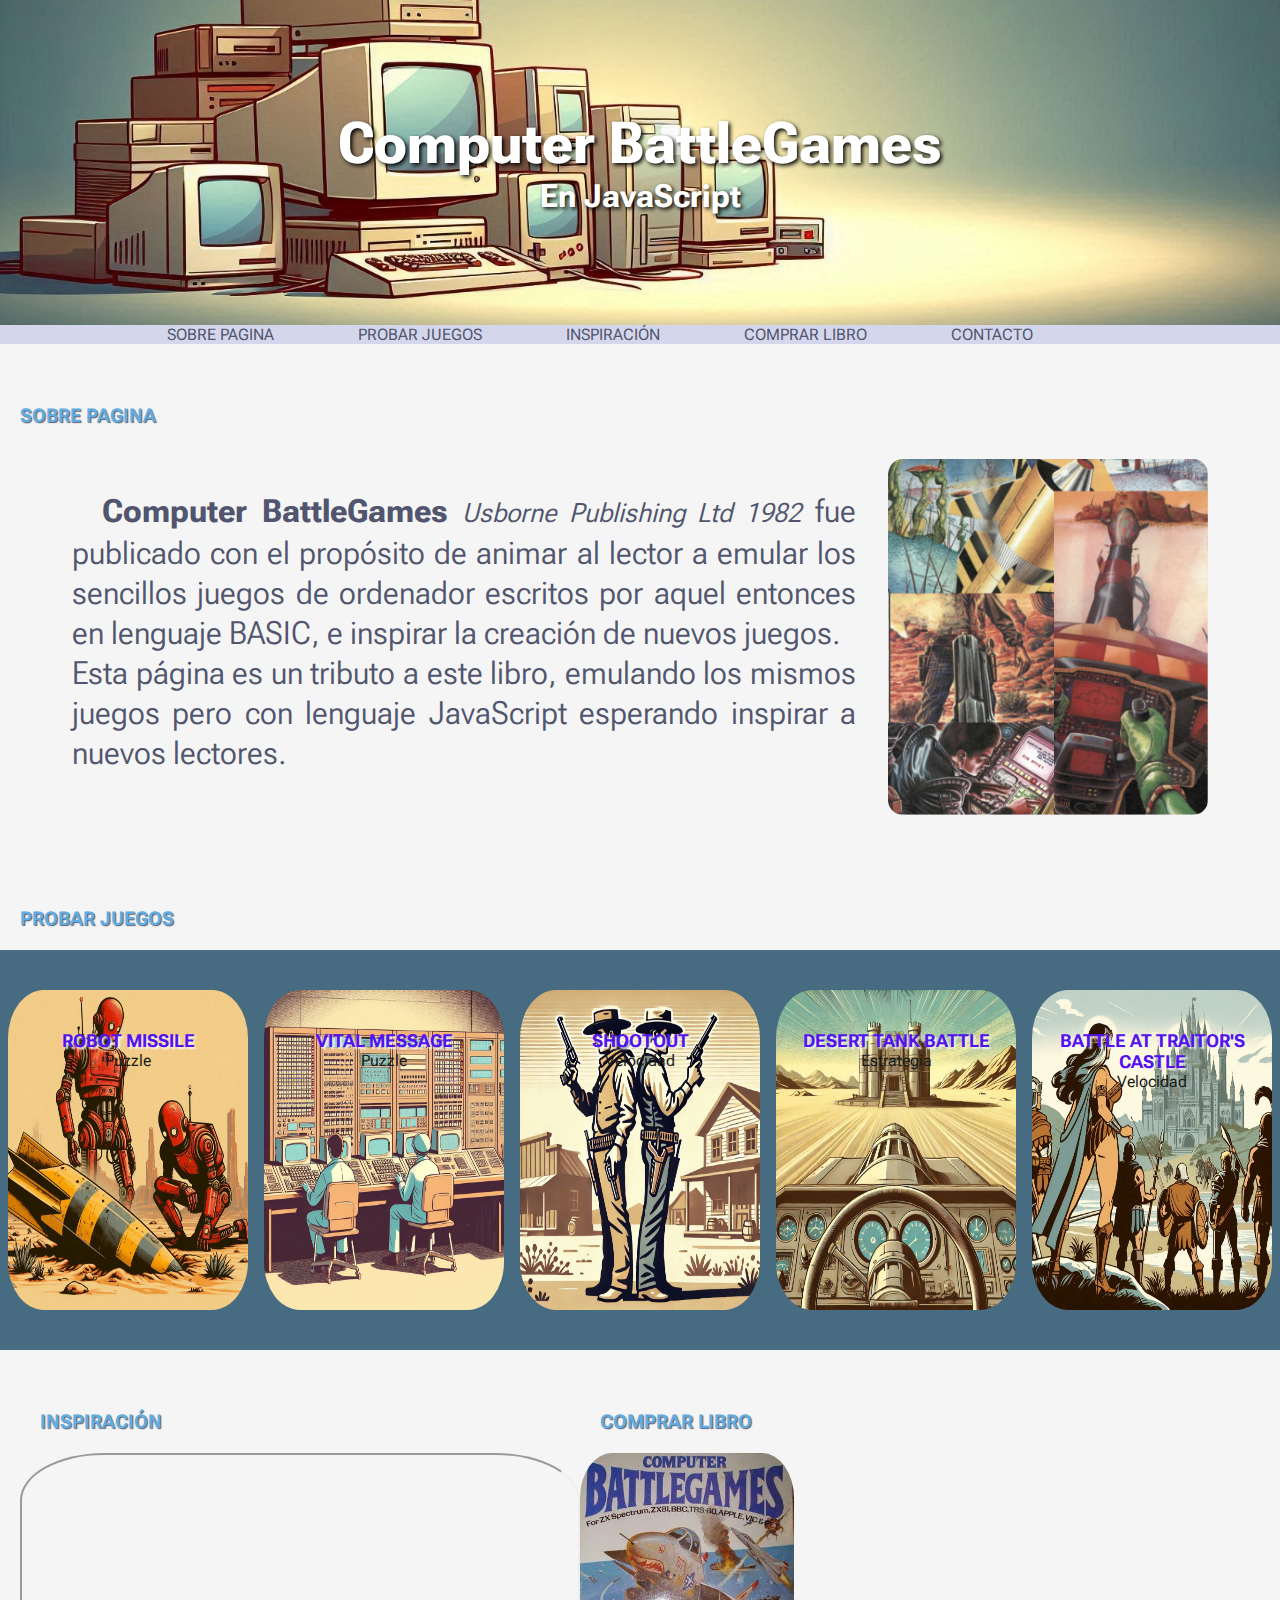
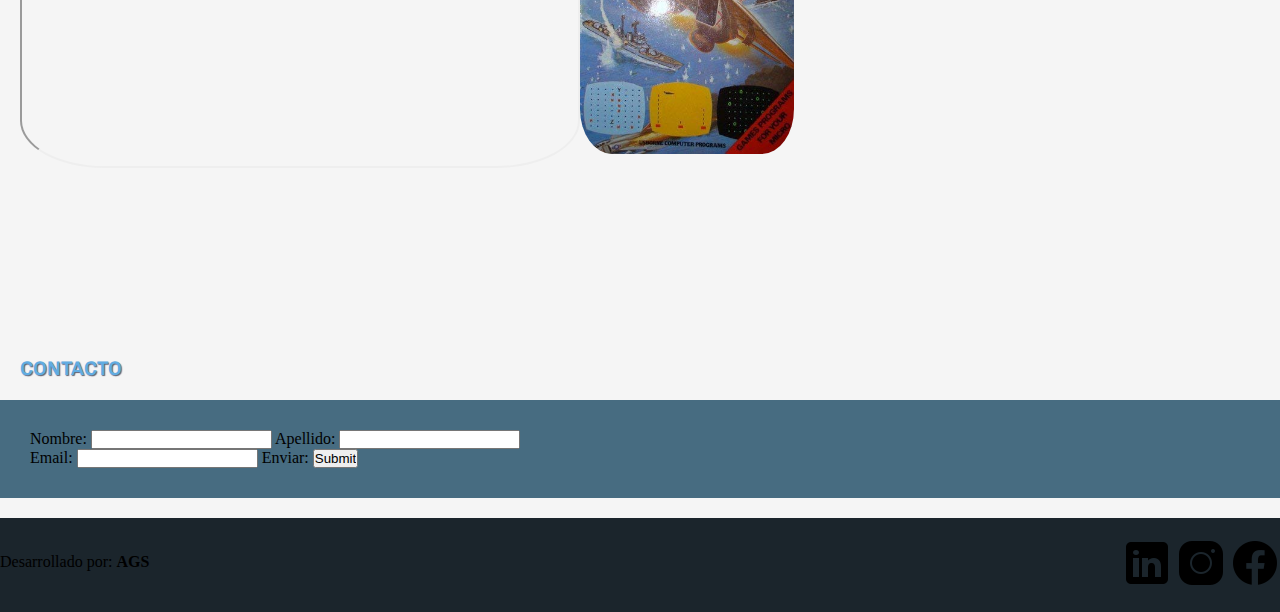
==== index.html @ d378dad3 "Archivo de Proyecto de CoderHouse" ====
<!DOCTYPE html>
<html lang="en">
<head>
    <meta charset="UTF-8">
    <meta name="viewport" content="width=device-width, initial-scale=1.0">
    <link rel="stylesheet" href="./css/styles.css">
    <title>Computer BattleGames in JS</title>
</head>
<body>
    <header>
        <div id="titulo">
            <h1>Computer BattleGames</h1>
            <H2>En JavaScript</H2>
        </div>
        <nav id="navegacion">
            <ul>
                <li><a href="#sobrePagina">Sobre Pagina</a></li>
                <li><a href="#juegos">Probar Juegos</a></li>
                <li><a href="#ideaOriginal">Inspiración</a></li>
                <li><a href="#comprarLibro">Comprar libro</a></li>
                <li><a href="#contacto">Contacto</a></li>
            </ul>
        </nav>
    </header>
    <main>
        <section id="sobrePagina">
            <h2 class="subtitulos">Sobre Pagina</h2>
            <div class="sobre_container">
                <p><strong>Computer BattleGames</strong> <small><i>Usborne Publishing Ltd 1982</i></small> fue publicado
                    con el
                    propósito de animar al lector
                    a emular los sencillos juegos de ordenador escritos por aquel entonces en lenguaje BASIC, e inspirar
                    la creación de nuevos juegos. <br> Esta página es un tributo a este libro, emulando los mismos
                    juegos
                    pero con lenguaje JavaScript esperando inspirar a nuevos lectores.</p>
                <img src="./asset/img/AboutBook.png" alt="Image">
            </div>
        </section>
        <section id="juegos"> <!--Enlace a los juegos-->
            <h2 class="subtitulos">Probar Juegos</h2>

            <div class="containerJuegos">
                <div class=box-juego id="juego_robotMissile">
                    <a href="./pages/sec_robotMissile.html">Robot Missile</a>
                    <p>Puzzle</p>
                </div>
                <div class=box-juego id="juego_vitalMessage">
                    <a href="./pages/sec_vitalMessage.html">Vital Message</a>
                    <p>Puzzle</p>
                </div>
                <div class=box-juego id="juego_shootout">
                    <a href="./pages/sec_shootout.html">Shootout</a>
                    <p>Velocidad</p>
                </div>
                <div class=box-juego id="juego_battleTank">
                    <a href="./pages/sec_desertTanks.html">Desert Tank Battle</a>
                    <p>Estrategia</p>
                </div>
                <div class=box-juego id="juego_traitorCastle">
                    <a href="./pages/sec_traitorCastle.html">Battle at Traitor's Castle</a>
                    <p>Velocidad</p>
                </div>
            </div>
        </section>
        <div class="extras">
            <section class="box-extra" id="ideaOriginal">
                <h2 class="subtitulos">Inspiración</h2>
                <iframe width="560" height="315" src="https://www.youtube.com/embed/3kdM9wyglnw?si=4cUAj492PZogQ4qo"
                    title="YouTube video player"
                    allow="accelerometer; autoplay; clipboard-write; encrypted-media; gyroscope; picture-in-picture; web-share"
                    referrerpolicy="strict-origin-when-cross-origin" allowfullscreen></iframe>
            </section>
            <section class="box-extra" id="comprarLibro">
                <h2 class="subtitulos">Comprar Libro</h2>
                <a href="https://a.co/d/iokDYIM">
                    <img src="./asset/img/BookCover.jpg" alt="Computer BattleGames Book">
                </a>
            </section>
        </div>
        <section id="contacto">
            <h2 class="subtitulos">Contacto</h2>
            <div class="containercontent">
                <form action="" method="post" target="blank">
                    <label for="nombre">Nombre: </label>
                    <input type="text" name="nombre" alt="Mi Nombre">

                    <label for="apellido">Apellido: </label>
                    <input type="text" name="apellido" alt="Mi Apellido">
                    </br>
                    <label for="email">Email: </label>
                    <input type="email" name="email">

                    <label for="enviar">Enviar: </label>
                    <input type="submit" name="enviar" id="enviarcontacto">
                </form>
            </div>
        </section>
    </main>
    <footer>
        <div class="containerfooter">
            <p>Desarrollado por: <strong>AGS</strong></p>
            <div class="socialmedia">
                <a href="https://www.linkedin.com/"><img src="./asset/img/linkedin-50.png" alt="linkedin"></a>
                <a href="https://www.instagram.com/"><img src="./asset/img/instagram-50.png" alt="instagram"></a>
                <a href="https://www.facebook.com/"><img src="./asset/img/facebook-50.png" alt="facebook"></a>
            </div>
        </div>
    </footer>
</body>

</html>
---- css/styles.css ----
@import url("https://fonts.googleapis.com/css2?family=Euphoria+Script&family=Roboto+Flex:opsz,wght@8..144,100..1000&family=Roboto:ital,wght@0,100;0,300;0,400;0,500;0,700;0,900;1,100;1,300;1,400;1,500;1,700;1,900&display=swap");

* {
  margin: 0;
  padding: 0;
  box-sizing: border-box;
}

:root {
  --subtext-color: #61ace2;
  --text-color: #51556e;
  --background-color: #476c81;
  --background-color2: #1b252c;
  --nav-color: #d4d7ec;
}
body {
  background-color: rgb(245, 245, 245);
}

#titulo {
  background-image: url(../asset/img/index_head.jpeg);
  background-size: cover;
  background-repeat: no-repeat;
  background-position: center bottom;
  padding: 110px;
  color: white;
  font-weight: bold;
  font-family: "Roboto Flex", sans-serif;
  text-align: center;
  text-shadow: 2px 2px 4px black;
}

#titulo h1 {
  font-size: 4.5vw;
}

#titulo h2 {
  font-size: 2.5vw;
}

#navegacion {
  background-color: var(--nav-color);
  margin-bottom: 60px;
}

#navegacion ul {
  text-align: center;
  list-style: none;
  margin: 0;
  padding: 0;
}

#navegacion li {
  display: inline;
  margin-right: 5rem;
}

#navegacion a {
  color: var(--text-color);
  text-transform: uppercase;
  font-family: "Roboto Flex", sans-serif;
  text-decoration: none;
}

.subtitulos {
  position: relative;
  left: 20px;
  font-size: larger;
  font-family: "Roboto Flex", sans-serif;
  color: var(--subtext-color);
  text-shadow: 1px 1px 1px #5f6274;
  text-transform: uppercase;
}

.sobre_container {
  display: flex;
  padding: 2rem 2rem 2rem 2rem;
  margin: 0 40px 60px 40px;
}

#sobrePagina p {
  font-family: "Roboto Flex", sans-serif;
  color: var(--text-color);
  text-align: justify;
  text-indent: 30px;
  font-size: 2rem;
  line-height: 40px;
  padding: 2rem 2rem 0 0;
}

#sobrePagina img {
  width: 20rem;
  border-radius: 15px;
}


.containerJuegos {
  display: flex;
  margin: 20px 0 60px 0;
  background-color: var(--background-color);
  font-family: "Roboto Flex", sans-serif;
  text-align: center;
}

.box-juego {
  display: block;
  height: 20rem;
  width: 40rem;
  color: rgb(26, 27, 22);
  position: relative;
  padding: 2.5rem 1rem 2.5rem 1rem;
  border-radius: 15%;
  margin: 2.5rem 0.5rem 2.5rem 0.5rem;
}

.box-juego a {
  text-decoration: none;
  text-transform: uppercase;
  color: rgb(84, 18, 238);
  font-weight: bolder;
  font-size: large;
  text-align: right;
  text-shadow: 2px 2px 2px rgb(245, 245, 245);
}

#juego_robotMissile {
  background-size: contain;
  background-repeat: round;
  box-sizing: border-box;
  background-image: url("../asset/img/robot.jpeg"),
    linear-gradient(rgb(12, 12, 12), rgb(12, 12, 12));
}

#juego_vitalMessage {
  background-size: contain;
  background-repeat: round;
  box-sizing: border-box;
  background-image: url("../asset/img/vitalmessage.jpeg"),
    linear-gradient(rgb(12, 12, 12), rgb(12, 12, 12));
}
#juego_shootout {
  background-size: contain;
  background-repeat: round;
  box-sizing: border-box;
  background-image: url("../asset/img/shoot.jpeg"),
    linear-gradient(rgb(12, 12, 12), rgb(12, 12, 12));
}

#juego_battleTank {
  background-size: contain;
  background-repeat: round;
  box-sizing: border-box;
  background-image: url("../asset/img/tank.jpeg"),
    linear-gradient(rgb(12, 12, 12), rgb(12, 12, 12));
}

#juego_traitorCastle {
  background-size: contain;
  background-repeat: round;
  box-sizing: border-box;
  background-image: url("../asset/img/Castle.jpeg"),
    linear-gradient(rgb(12, 12, 12), rgb(12, 12, 12));
}

.extras {
    display: flex;
    margin: 0 20px 0 20px;
}

.box-extra iframe{
    border-radius: 15%;
}
.box-extra img{
    height: 55%;
    border-radius: 15%;
}

.extras h2{
    margin-bottom: 20px;
}

#contacto {
    margin: 0 0 20px 0;
    
}

.containercontent {
    background-color: var(--background-color);
    padding: 30px;
    margin-top: 20px;
}


footer {
    background-color: var(--background-color2);
    padding: 20px 0 20px 0;
}

.containerfooter {
    display: flex; 
}

.containerfooter p{
    position: sticky;
    padding-top: 15px;
}
.socialmedia {
    position: sticky;
    left: 1720px; 
}

/* pagina de juegos */

.codigo-view p{
    background-color: #f0f0f0;
    font-family: monospace;
    font-size: 12px;
    padding: 10px;
    border: 1px solid #ccc;
}
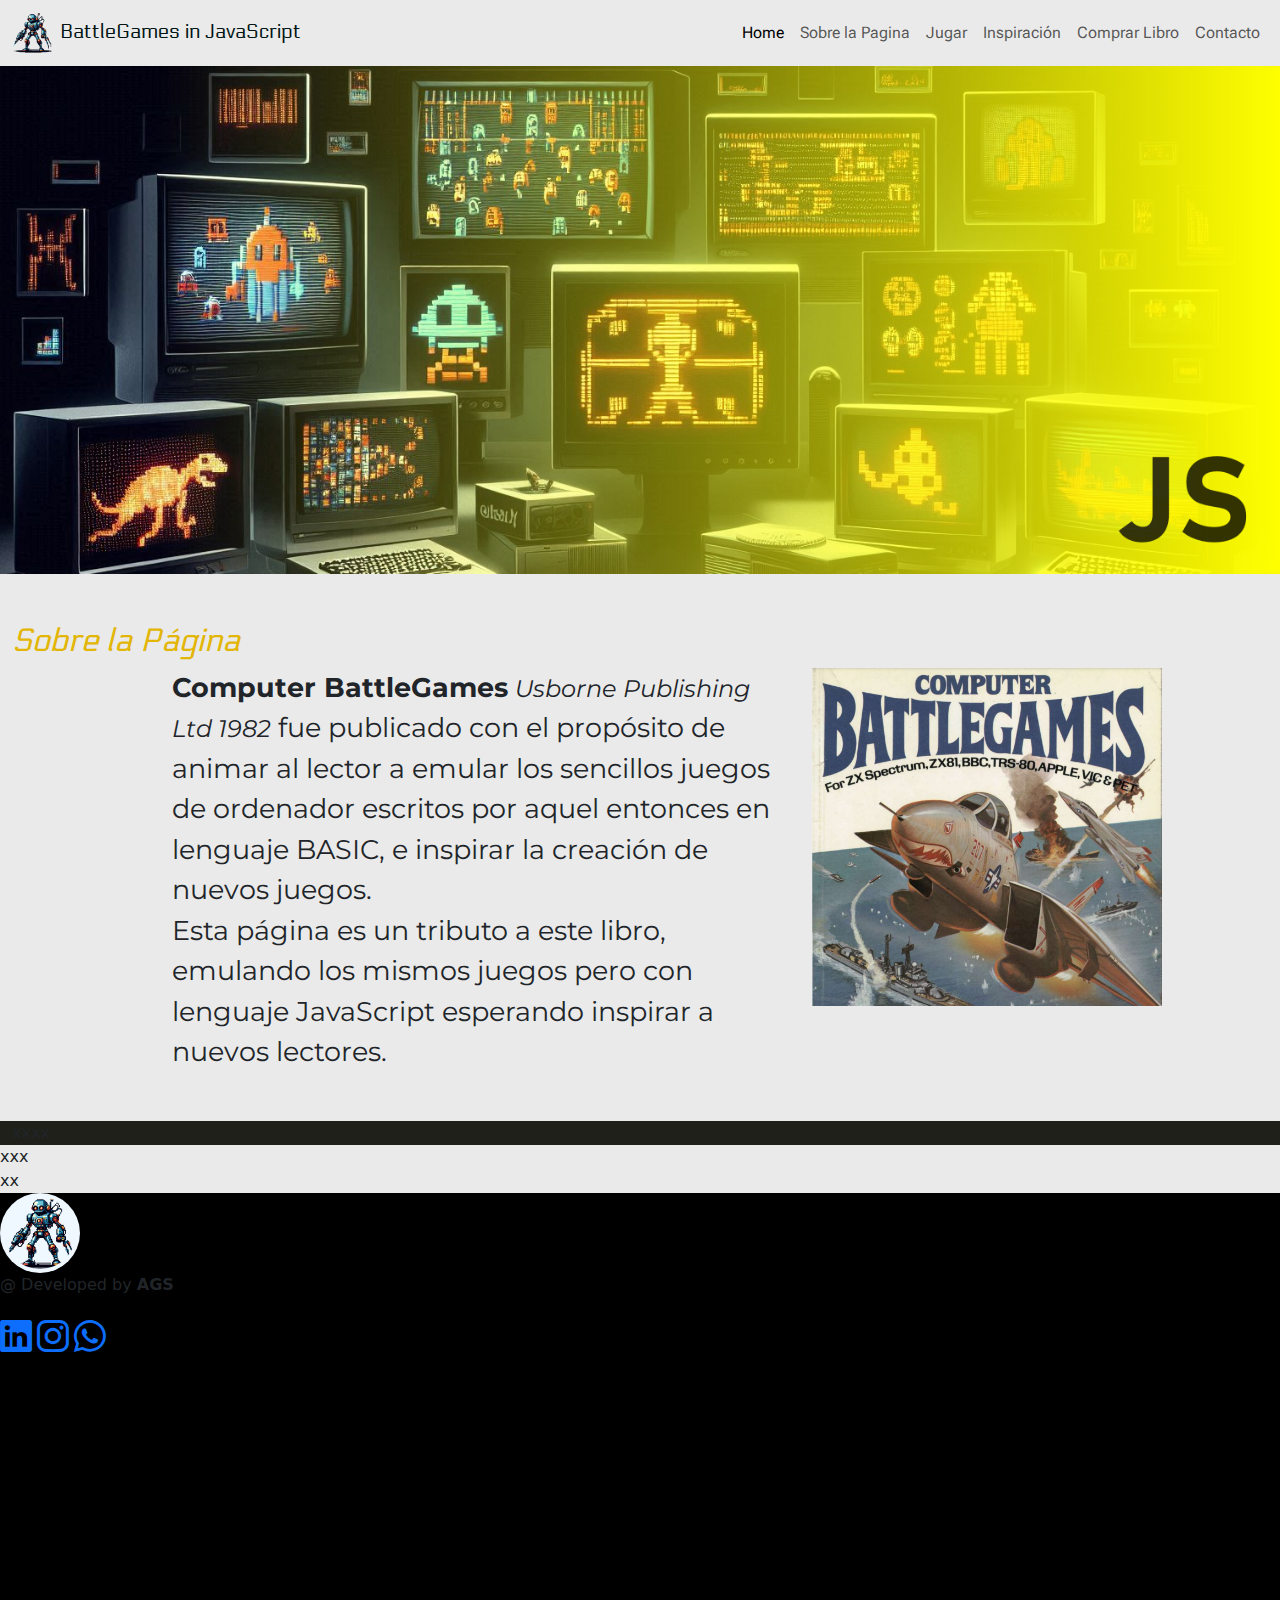
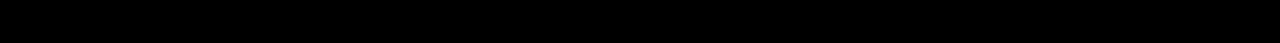
==== commit d5fcab60: "actualización mediante uso de framework bootstrap" ====
--- a/index.html
+++ b/index.html
@@ -1,111 +1,129 @@
 <!DOCTYPE html>
 <html lang="en">
+
 <head>
     <meta charset="UTF-8">
     <meta name="viewport" content="width=device-width, initial-scale=1.0">
-    <link rel="stylesheet" href="./css/styles.css">
-    <title>Computer BattleGames in JS</title>
+    <meta name="keywords" content="HTML, CSS, BOOTSTRAP, JavaScript">
+    <meta name="description" content="Proyecto de FrontEnd con BootStrap">
+    <meta name="author" content="Antonio Gonzalez">
+    <!-- Bootstrap -->
+    <link href="https://cdn.jsdelivr.net/npm/bootstrap@5.3.3/dist/css/bootstrap.min.css" rel="stylesheet"
+        integrity="sha384-QWTKZyjpPEjISv5WaRU9OFeRpok6YctnYmDr5pNlyT2bRjXh0JMhjY6hW+ALEwIH" crossorigin="anonymous">
+    <!-- Bootstrap Icons -->
+    <link rel="stylesheet" href="https://cdn.jsdelivr.net/npm/bootstrap-icons@1.11.3/font/bootstrap-icons.min.css">
+    <link rel="shortcut icon" href="asset/img/page_icon.ico" type="image/x-icon">
+    <title>Computer BattleGames in JavaScript </title>
+    <!-- CSS -->
+    <link rel="stylesheet" href="css/style2.css">
 </head>
+
 <body>
-    <header>
-        <div id="titulo">
-            <h1>Computer BattleGames</h1>
-            <H2>En JavaScript</H2>
+    <header class="container-fluid">
+        <nav class="row navbar navbar-expand-lg">
+            <div class="container-fluid">
+                <a class="navbar-brand d-flex align-item-center justify-content-evenly" href="index.html">
+                    <img src="asset/img/page_icon.ico" alt="Computer BattleGames Logo" width="40" height="40">
+                    <span class="navbar-brand-name mt-1 ms-2">BattleGames in JavaScript</span>
+                </a>
+                <button class="navbar-toggler" type="button" data-bs-toggle="collapse" data-bs-target="#navbarNav"
+                    aria-controls="navbarNav" aria-expanded="false" aria-label="Toggle navigation">
+                    <span class="navbar-toggler-icon"></span>
+                </button>
+                <div class="collapse navbar-collapse align-item-center justify-content-end" id="navbarNav">
+                    <ul class="navbar-nav">
+                        <li class="nav-item">
+                            <a class="nav-link active" aria-current="page" href="index.html">Home</a>
+                        </li>
+                        <li class="nav-item">
+                            <a class="nav-link" href="#sobrePagina">Sobre la Pagina</a>
+                        </li>
+                        <li class="nav-item">
+                            <a class="nav-link" href="#juegos">Jugar</a>
+                        </li>
+                        <li class="nav-item">
+                            <a class="nav-link" href="#ideaOriginal">Inspiración</a>
+                        </li>
+                        <li class="nav-item">
+                            <a class="nav-link" href="#comprarLibro">Comprar Libro</a>
+                        </li>
+                        <li class="nav-item">
+                            <a class="nav-link" href="#contacto">Contacto</a>
+                        </li>
+                    </ul>
+                </div>
+            </div>
+        </nav>
+        <div class="row banner-row">
+            <img id="MainBanner" src="asset/img/Banner_Main.webp" alt="Main Banner Image">
         </div>
-        <nav id="navegacion">
-            <ul>
-                <li><a href="#sobrePagina">Sobre Pagina</a></li>
-                <li><a href="#juegos">Probar Juegos</a></li>
-                <li><a href="#ideaOriginal">Inspiración</a></li>
-                <li><a href="#comprarLibro">Comprar libro</a></li>
-                <li><a href="#contacto">Contacto</a></li>
-            </ul>
-        </nav>
     </header>
     <main>
-        <section id="sobrePagina">
-            <h2 class="subtitulos">Sobre Pagina</h2>
-            <div class="sobre_container">
-                <p><strong>Computer BattleGames</strong> <small><i>Usborne Publishing Ltd 1982</i></small> fue publicado
+        <section id='sobrePagina' class="container-fluid mt-5 mb-5">
+            <div class="row">
+                <h2 class="subtitle col-12">Sobre la Página</h2>
+            </div>
+            <div class="row d-flex align-item-center justify-content-center">
+                <span class="col-lg-6 "><strong>Computer BattleGames</strong> <small><i>Usborne Publishing Ltd
+                            1982</i></small> fue
+                    publicado
                     con el
                     propósito de animar al lector
-                    a emular los sencillos juegos de ordenador escritos por aquel entonces en lenguaje BASIC, e inspirar
-                    la creación de nuevos juegos. <br> Esta página es un tributo a este libro, emulando los mismos
+                    a emular los sencillos juegos de ordenador escritos por aquel entonces en lenguaje BASIC, e
+                    inspirar
+                    la creación de nuevos juegos. <br> Esta página es un tributo a este libro, emulando los
+                    mismos
                     juegos
-                    pero con lenguaje JavaScript esperando inspirar a nuevos lectores.</p>
-                <img src="./asset/img/AboutBook.png" alt="Image">
+                    pero con lenguaje JavaScript esperando inspirar a nuevos lectores.</span>
+                <div class="col-lg-3 "><img src="./asset/img/AboutBook.png" alt="Imagen miniatura libro" width="350vh"></div>
             </div>
         </section>
-        <section id="juegos"> <!--Enlace a los juegos-->
-            <h2 class="subtitulos">Probar Juegos</h2>
+        <section id="juegos" class="container-fluid">
+            <span>xxxx</span>
+        </section>
+        <section id="miscelaneos">
+            <aside id="ideaOriginal">xxx</aside>
+            <aside id="comprarLibro">xx</aside>
+        </section>
+        <section id="contacto"></section>
 
-            <div class="containerJuegos">
-                <div class=box-juego id="juego_robotMissile">
-                    <a href="./pages/sec_robotMissile.html">Robot Missile</a>
-                    <p>Puzzle</p>
-                </div>
-                <div class=box-juego id="juego_vitalMessage">
-                    <a href="./pages/sec_vitalMessage.html">Vital Message</a>
-                    <p>Puzzle</p>
-                </div>
-                <div class=box-juego id="juego_shootout">
-                    <a href="./pages/sec_shootout.html">Shootout</a>
-                    <p>Velocidad</p>
-                </div>
-                <div class=box-juego id="juego_battleTank">
-                    <a href="./pages/sec_desertTanks.html">Desert Tank Battle</a>
-                    <p>Estrategia</p>
-                </div>
-                <div class=box-juego id="juego_traitorCastle">
-                    <a href="./pages/sec_traitorCastle.html">Battle at Traitor's Castle</a>
-                    <p>Velocidad</p>
-                </div>
-            </div>
-        </section>
-        <div class="extras">
-            <section class="box-extra" id="ideaOriginal">
-                <h2 class="subtitulos">Inspiración</h2>
-                <iframe width="560" height="315" src="https://www.youtube.com/embed/3kdM9wyglnw?si=4cUAj492PZogQ4qo"
-                    title="YouTube video player"
-                    allow="accelerometer; autoplay; clipboard-write; encrypted-media; gyroscope; picture-in-picture; web-share"
-                    referrerpolicy="strict-origin-when-cross-origin" allowfullscreen></iframe>
-            </section>
-            <section class="box-extra" id="comprarLibro">
-                <h2 class="subtitulos">Comprar Libro</h2>
-                <a href="https://a.co/d/iokDYIM">
-                    <img src="./asset/img/BookCover.jpg" alt="Computer BattleGames Book">
-                </a>
-            </section>
-        </div>
-        <section id="contacto">
-            <h2 class="subtitulos">Contacto</h2>
-            <div class="containercontent">
-                <form action="" method="post" target="blank">
-                    <label for="nombre">Nombre: </label>
-                    <input type="text" name="nombre" alt="Mi Nombre">
 
-                    <label for="apellido">Apellido: </label>
-                    <input type="text" name="apellido" alt="Mi Apellido">
-                    </br>
-                    <label for="email">Email: </label>
-                    <input type="email" name="email">
 
-                    <label for="enviar">Enviar: </label>
-                    <input type="submit" name="enviar" id="enviarcontacto">
-                </form>
-            </div>
-        </section>
+
+
+
+
+
+
+
+
+
+
+
+
+
+
+
+
+
+
+
+
     </main>
     <footer>
-        <div class="containerfooter">
-            <p>Desarrollado por: <strong>AGS</strong></p>
-            <div class="socialmedia">
-                <a href="https://www.linkedin.com/"><img src="./asset/img/linkedin-50.png" alt="linkedin"></a>
-                <a href="https://www.instagram.com/"><img src="./asset/img/instagram-50.png" alt="instagram"></a>
-                <a href="https://www.facebook.com/"><img src="./asset/img/facebook-50.png" alt="facebook"></a>
-            </div>
+        <div class="footer">
+            <img src="asset/img/page_icon.ico" alt="Computer BattleGames Logo" width="80" height="80">
+            <p>@ Developed by <strong>AGS</strong></p>
+            <a href="https://www.linkedin.com/"><i class="bi bi-linkedin fs-2"></i></a>
+            <a href="https://www.instagram.com/"><i class="bi bi-instagram fs-2"></i></a>
+            <a href="https://www.whatsapp.com/"><i class="bi bi-whatsapp fs-2"></i></a>
+            
         </div>
     </footer>
+    <!-- BootStrap for JS -->
+    <script src="https://cdn.jsdelivr.net/npm/bootstrap@5.3.3/dist/js/bootstrap.bundle.min.js"
+        integrity="sha384-YvpcrYf0tY3lHB60NNkmXc5s9fDVZLESaAA55NDzOxhy9GkcIdslK1eN7N6jIeHz"
+        crossorigin="anonymous"></script>
 </body>
 
 </html>--- a/css/style2.css
+++ b/css/style2.css
@@ -0,0 +1,82 @@
+/* google fonts */
+@import url("https://fonts.googleapis.com/css2?family=Euphoria+Script&family=Montserrat:ital,wght@0,100..900;1,100..900&family=Roboto+Flex:opsz,wght@8..144,100..1000&family=Roboto:ital,wght@0,100;0,300;0,400;0,500;0,700;0,900;1,100;1,300;1,400;1,500;1,700;1,900&display=swap");
+
+
+@import url('https://fonts.googleapis.com/css2?family=Electrolize&family=Euphoria+Script&family=Montserrat:ital,wght@0,100..900;1,100..900&family=Roboto+Flex:opsz,wght@8..144,100..1000&family=Roboto:ital,wght@0,100;0,300;0,400;0,500;0,700;0,900;1,100;1,300;1,400;1,500;1,700;1,900&display=swap');
+
+/* reset */
+* {
+  box-sizing: border-box;
+  padding: 0;
+  margin: 0;
+}
+
+/* color palette */
+:root{
+  --navbar-bg-color: #eaeaea;
+  --banner-font-color: #001514;
+  --background-color-primary: #eaeaea;
+  --background-color-secondary: #1e2019;
+  --background-color-footer: black;
+  --h2-font-color: #e3b505;
+
+}
+
+body{
+  background-color: var(--background-color-primary);
+}
+.subtitle{
+  font-family: "Electrolize", serif;
+  color: var(--h2-font-color);
+  font-style: italic;
+  
+}
+
+.navbar{
+background-color: var(--navbar-bg-color);
+}
+.navbar-brand{
+  font-family: "Electrolize", serif;
+  color: var(--banner-font-color);
+}
+
+.navbar-nav {
+  font-family: "Roboto Flex", sans-serif;
+}
+
+#MainBanner {
+  padding: 0;
+}
+
+#sobrePagina{
+    font-family: "Montserrat",serif;
+    font-size: 3vh;
+    font-weight: 400;
+}
+
+#juegos{
+  background-color: var(--background-color-secondary) ;
+}
+
+
+
+footer{
+  height: 50vh;
+  background-color: var(--background-color-footer);
+}
+
+.footer img{
+  background-color: aliceblue;
+  padding: 4px;
+ border-radius: 50%;
+}
+
+.socialmedia{
+  font-size: 20px;
+}
+
+@media screen and (max-width: 480px) {
+  .navbar-brand span {
+    display: none;
+  }
+}
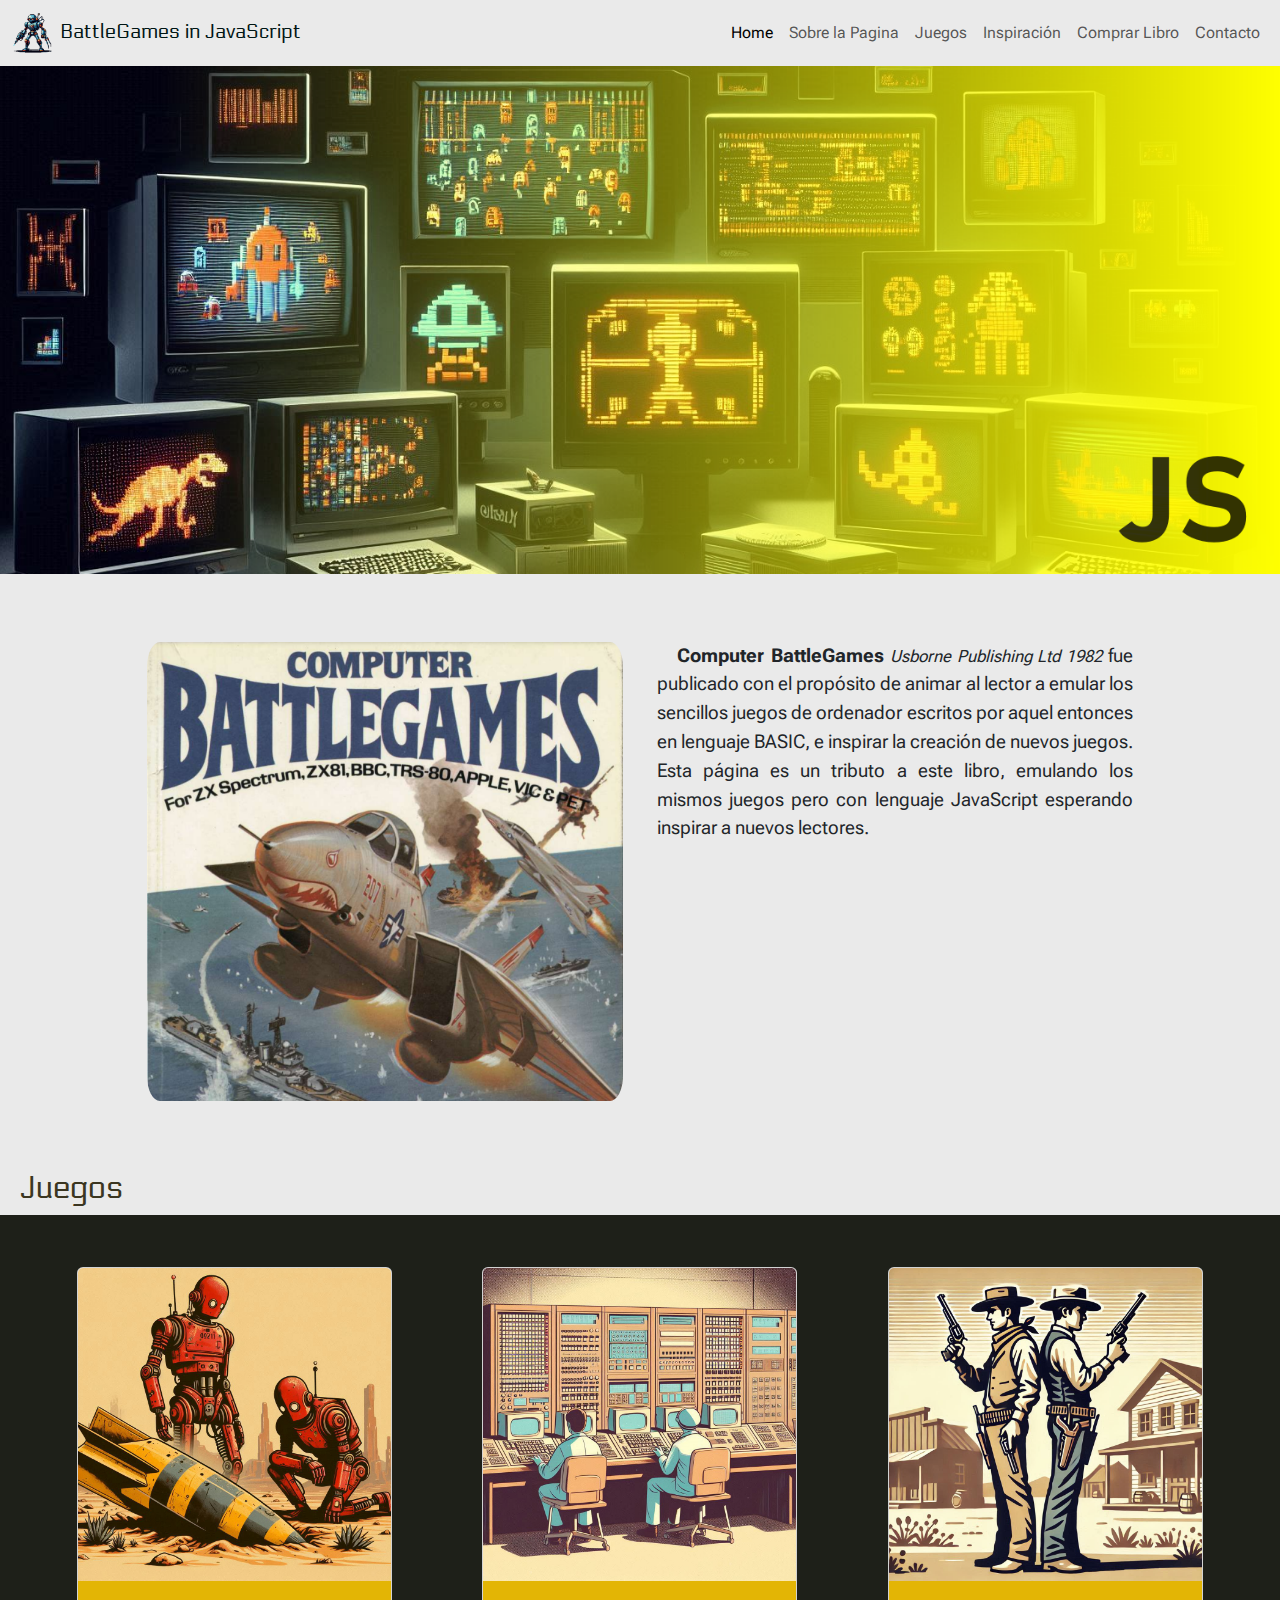
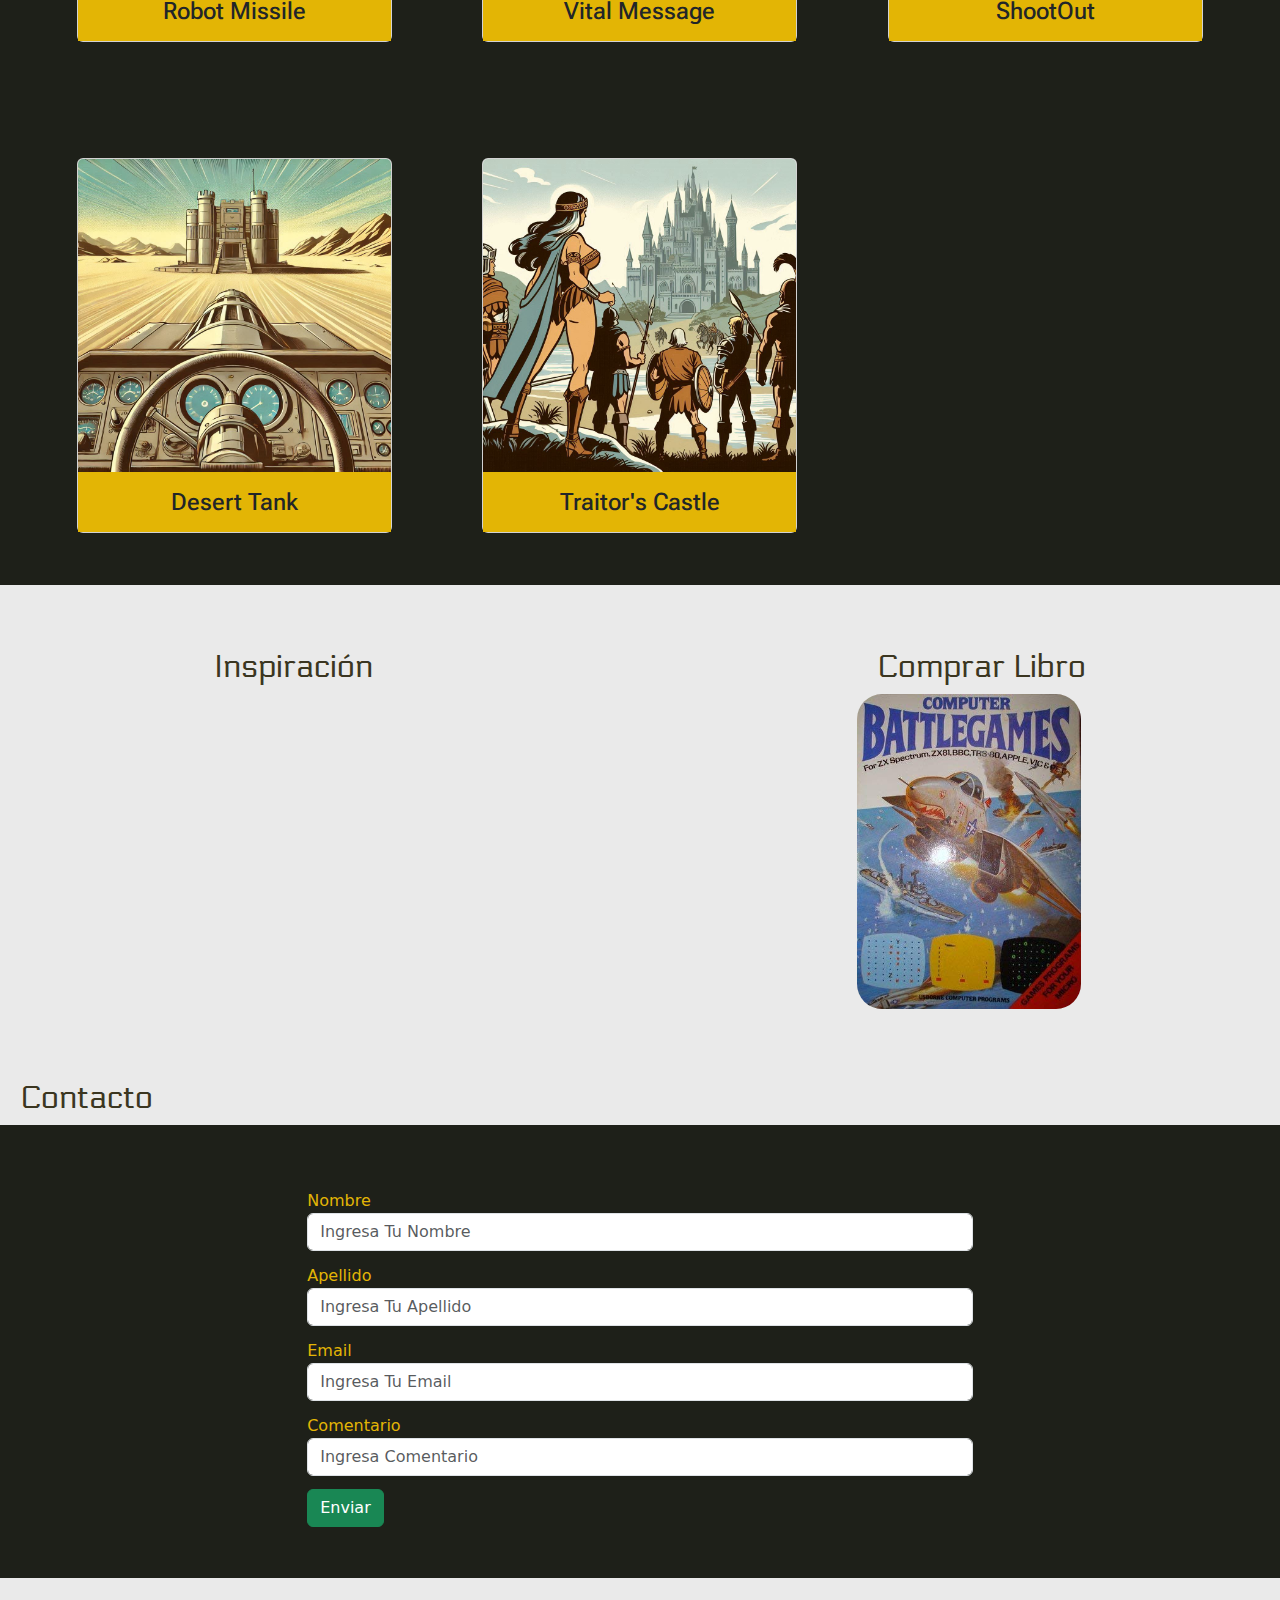
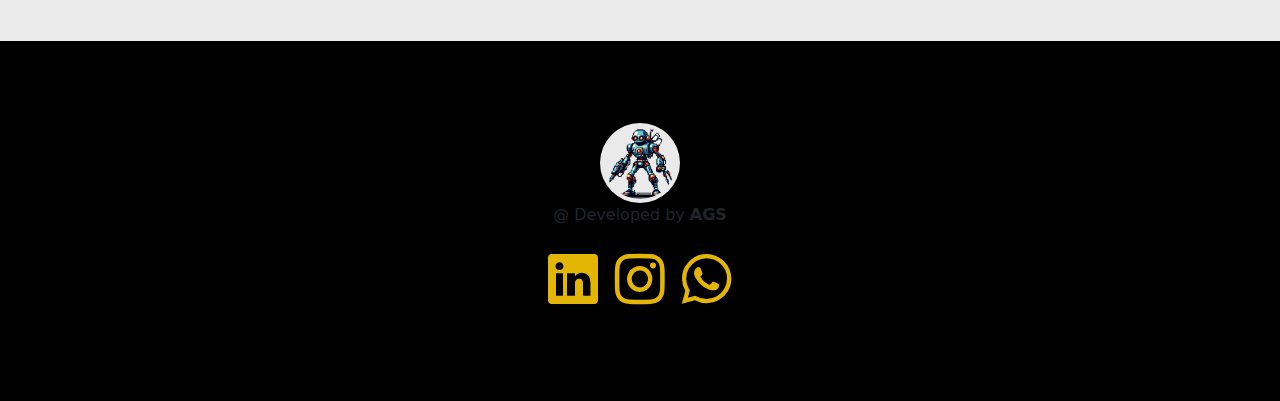
==== commit 63ca176a: "Actualización de pagina ppal" ====
--- a/index.html
+++ b/index.html
@@ -12,10 +12,10 @@
         integrity="sha384-QWTKZyjpPEjISv5WaRU9OFeRpok6YctnYmDr5pNlyT2bRjXh0JMhjY6hW+ALEwIH" crossorigin="anonymous">
     <!-- Bootstrap Icons -->
     <link rel="stylesheet" href="https://cdn.jsdelivr.net/npm/bootstrap-icons@1.11.3/font/bootstrap-icons.min.css">
-    <link rel="shortcut icon" href="asset/img/page_icon.ico" type="image/x-icon">
+    <link rel="shortcut icon" href="./asset/img/page_icon.ico" type="image/x-icon">
     <title>Computer BattleGames in JavaScript </title>
     <!-- CSS -->
-    <link rel="stylesheet" href="css/style2.css">
+    <link rel="stylesheet" href="./css/style.css">
 </head>
 
 <body>
@@ -39,7 +39,7 @@
                             <a class="nav-link" href="#sobrePagina">Sobre la Pagina</a>
                         </li>
                         <li class="nav-item">
-                            <a class="nav-link" href="#juegos">Jugar</a>
+                            <a class="nav-link" href="#juegos">Juegos</a>
                         </li>
                         <li class="nav-item">
                             <a class="nav-link" href="#ideaOriginal">Inspiración</a>
@@ -55,75 +55,131 @@
             </div>
         </nav>
         <div class="row banner-row">
-            <img id="MainBanner" src="asset/img/Banner_Main.webp" alt="Main Banner Image">
+            <img id="MainBanner" src="./asset/img/Banner_Main.webp" alt="Main Banner Image">
         </div>
     </header>
     <main>
-        <section id='sobrePagina' class="container-fluid mt-5 mb-5">
-            <div class="row">
-                <h2 class="subtitle col-12">Sobre la Página</h2>
-            </div>
-            <div class="row d-flex align-item-center justify-content-center">
-                <span class="col-lg-6 "><strong>Computer BattleGames</strong> <small><i>Usborne Publishing Ltd
-                            1982</i></small> fue
-                    publicado
-                    con el
-                    propósito de animar al lector
-                    a emular los sencillos juegos de ordenador escritos por aquel entonces en lenguaje BASIC, e
-                    inspirar
-                    la creación de nuevos juegos. <br> Esta página es un tributo a este libro, emulando los
-                    mismos
-                    juegos
-                    pero con lenguaje JavaScript esperando inspirar a nuevos lectores.</span>
-                <div class="col-lg-3 "><img src="./asset/img/AboutBook.png" alt="Imagen miniatura libro" width="350vh"></div>
+        <section id="sobrePagina">
+            <div class="container_light">
+                <div class="container-fluid d-flex flex-wrap align-item-center justify-content-center">
+                    <div class="aboutP_item aboutPag_img row col-12 col-md-8 col-lg-6">
+                        <img src="./asset/img/AboutBook.png" alt="Imagen miniatura libro">
+                    </div>
+                    <div class="aboutP_item aboutP_comment row col-12 col-md-8 col-lg-6">
+                        <p>
+                            <strong>Computer BattleGames</strong> <small><i>Usborne Publishing Ltd 1982</i></small> fue
+                            publicado con el propósito de animar al lector
+                            a emular los sencillos juegos de ordenador escritos por aquel entonces en lenguaje BASIC, e
+                            inspirar la creación de nuevos juegos. <br> Esta página es un tributo a este libro, emulando
+                            los
+                            mismos juegos pero con lenguaje JavaScript esperando inspirar a nuevos lectores.
+                        </p>
+                    </div>
+                </div>
             </div>
         </section>
-        <section id="juegos" class="container-fluid">
-            <span>xxxx</span>
+
+        <section id="juegos">
+            <h2 class="subtitle">Juegos</h2>
+            <div class="container_dark">
+                <div class="image_list">
+                    <div class="card"><a href="./pages/sec_robotMissile.html"><img src="./asset/img/robot.jpeg"
+                                alt="Robot Missile Game" class="card-img-top"></a>
+                        <div class="card-body">
+                            <h4 class="card-text">Robot Missile</h4>
+                        </div>
+                    </div>
+                    <div class="card"><a href="./pages/sec_vitalMessage.html"><img src="./asset/img/vitalmessage.jpeg"
+                                alt="Vital Message Game" class="card-img-top"></a>
+                        <div class="card-body">
+                            <h4 class="card-text">Vital Message</h4>
+                        </div>
+                    </div>
+                    <div class="card"><a href="./pages/sec_shootout.html"><img src="./asset/img/shoot.jpeg"
+                                alt="Shootout Game" class="card-img-top"></a>
+                        <div class="card-body">
+                            <h4 class="card-text">ShootOut</h4>
+                        </div>
+                    </div>
+                    <div class="card"><a href="./pages/sec_desertTanks.html"><img src="./asset/img/tank.jpeg"
+                                alt="Desert Tank Game" class="card-img-top"></a>
+                        <div class="card-body">
+                            <h4 class="card-text">Desert Tank</h4>
+                        </div>
+                    </div>
+                    <div class="card"><a href="./pages/sec_traitorCastle.html"><img src="./asset/img/Castle.jpeg"
+                                alt="Traitor Castle Game" class="card-img-top"></a>
+                        <div class="card-body">
+                            <h4 class="card-text">Traitor's Castle</h4>
+                        </div>
+                    </div>
+                </div>
+            </div>
         </section>
-        <section id="miscelaneos">
-            <aside id="ideaOriginal">xxx</aside>
-            <aside id="comprarLibro">xx</aside>
+
+        <section class="container_light">
+            <div class="container-fluid d-flex flex-wrap justify-content-around align-item-center">
+                <div class="box-extra" id="ideaOriginal">
+                    <h2 class="subtitle">Inspiración</h2>
+                    <iframe width="560" height="315" src="https://www.youtube.com/embed/3kdM9wyglnw?si=4cUAj492PZogQ4qo"
+                        title="YouTube video player"
+                        allow="accelerometer; autoplay; clipboard-write; encrypted-media; gyroscope; picture-in-picture; web-share"
+                        referrerpolicy="strict-origin-when-cross-origin" allowfullscreen></iframe>
+                </div>
+                <div class="box-extra" id="comprarLibro">
+                    <h2 class="subtitle">Comprar Libro</h2>
+                    <a href="https://a.co/d/iokDYIM">
+                        <img src="./asset/img/BookCover.jpg" alt="Computer BattleGames Book">
+                    </a>
+                </div>
+            </div>
+        </section>
+
+        <section id="contacto">
+            <h2 class="subtitle">Contacto</h2>
+            <div class="container_dark contacto_dark">
+                <form class="Contacto_Form">
+                    <div class="form-group">
+                        <label for="nombre">Nombre</label>
+                        <input type="text" name="nombre" id="Contact_name" class="form-control"
+                            placeholder="Ingresa Tu Nombre">
+                    </div>
+                    <div class="form-group">
+                        <label for="nombre">Apellido</label>
+                        <input type="text" name="apellido" id="Contact_Lname" class="form-control"
+                            placeholder="Ingresa Tu Apellido">
+                    </div>
+                    <div class="form-group">
+                        <label for="email">Email</label>
+                        <input type="email" name="email" id="Contact_email" class="form-control"
+                            placeholder="Ingresa Tu Email">
+                    </div>
+                    <div class="form-group">
+                        <label for="Comentario">Comentario</label>
+                        <input type="text" rows="10" name="comentario" id="Contact_comment" class="form-control"
+                            placeholder="Ingresa Comentario">
+                    </div>
+                    <button type="submit" class="btn btn-success">Enviar</button>
+
+                </form>
+            </div>
         </section>
         <section id="contacto"></section>
-
-
-
-
-
-
-
-
-
-
-
-
-
-
-
-
-
-
-
-
-
-
-
     </main>
-    <footer>
-        <div class="footer">
-            <img src="asset/img/page_icon.ico" alt="Computer BattleGames Logo" width="80" height="80">
+    <footer class="footer">
+        <div class="developed">
+            <img src="./asset/img/page_icon.ico" alt="Computer BattleGames Logo" width="80" height="80">
             <p>@ Developed by <strong>AGS</strong></p>
-            <a href="https://www.linkedin.com/"><i class="bi bi-linkedin fs-2"></i></a>
-            <a href="https://www.instagram.com/"><i class="bi bi-instagram fs-2"></i></a>
-            <a href="https://www.whatsapp.com/"><i class="bi bi-whatsapp fs-2"></i></a>
-            
+        </div>
+        <div class="socialMedia">
+            <a href="https://www.linkedin.com/"><i class="bi bi-linkedin"></i></a>
+            <a href="https://www.instagram.com/"><i class="bi bi-instagram"></i></a>
+            <a href="https://www.whatsapp.com/"><i class="bi bi-whatsapp"></i></a>
         </div>
     </footer>
-    <!-- BootStrap for JS -->
+    <!-- BootStrap JS -->
     <script src="https://cdn.jsdelivr.net/npm/bootstrap@5.3.3/dist/js/bootstrap.bundle.min.js"
         integrity="sha384-YvpcrYf0tY3lHB60NNkmXc5s9fDVZLESaAA55NDzOxhy9GkcIdslK1eN7N6jIeHz"
         crossorigin="anonymous"></script>
 </body>
-
 </html>--- a/css/style.css
+++ b/css/style.css
@@ -0,0 +1,204 @@
+/* google fonts */
+@import url("https://fonts.googleapis.com/css2?family=Euphoria+Script&family=Montserrat:ital,wght@0,100..900;1,100..900&family=Roboto+Flex:opsz,wght@8..144,100..1000&family=Roboto:ital,wght@0,100;0,300;0,400;0,500;0,700;0,900;1,100;1,300;1,400;1,500;1,700;1,900&display=swap");
+
+@import url("https://fonts.googleapis.com/css2?family=Electrolize&family=Euphoria+Script&family=Montserrat:ital,wght@0,100..900;1,100..900&family=Roboto+Flex:opsz,wght@8..144,100..1000&family=Roboto:ital,wght@0,100;0,300;0,400;0,500;0,700;0,900;1,100;1,300;1,400;1,500;1,700;1,900&display=swap");
+
+/* reset */
+* {
+  box-sizing: border-box;
+  padding: 0;
+  margin: 0;
+}
+
+/* color palette */
+:root {
+  --navbar-bg-color: #eaeaea;
+  --banner-font-color: #001514;
+  --background-color-primary: #eaeaea;
+  --background-color-secondary: #1e2019;
+  --background-color-footer: black;
+  --h2-font-color: #3b3621;
+}
+
+body {
+  background-color: var(--background-color-primary);
+}
+
+/* Header CSS */
+.navbar {
+  background-color: var(--navbar-bg-color);
+}
+.navbar-brand {
+  font-family: "Electrolize", serif;
+  color: var(--banner-font-color);
+}
+
+.navbar-nav {
+  font-family: "Roboto Flex", sans-serif;
+}
+
+#MainBanner {
+  padding: 0;
+}
+
+/* Main CSS */
+
+.subtitle {
+  font-family: "Electrolize", serif;
+  color: var(--h2-font-color);
+  margin-left: 20px;
+}
+
+.aboutP_item {
+  width: 500px;
+  margin: 5px;
+}
+
+.aboutP_item img {
+  border-radius: 25px;
+}
+
+.aboutP_item p {
+  font-family: "Roboto Flex", sans-serif;
+  text-align: justify;
+  text-indent: 20px;
+  font-size: clamp(0.9rem, 1.5vw, 1.5vw);
+}
+
+.container_dark {
+  background-color: var(--background-color-secondary);
+}
+
+.image_list {
+  display: grid;
+  grid-template-columns: repeat(auto-fit, 35vh);
+  gap: 1vw;
+  justify-content: space-evenly;
+}
+
+.card {
+  width: 35vh;
+  margin: 4vw 0 4vw 0;
+}
+
+.card-body {
+  background-color: #e3b505;
+  font-family: "Roboto Flex", sans-serif;
+  text-align: center;
+}
+
+#ideaOriginal iframe {
+  width: auto;
+  border-radius: 25px;
+}
+
+#comprarLibro a img {
+  max-height: 315px;
+  border-radius: 25px;
+}
+
+.contacto_dark {
+  display: flex;
+  align-items: center;
+  justify-content: center;
+}
+.Contacto_Form {
+  justify-content: center;
+  padding: 4vw 4vw 4vw 4vw;
+  border-radius: 25px;
+  width: clamp(30vw, 100%, 60vw);
+}
+
+label {
+  color: #e3b505;
+  margin-top: 1vw;
+}
+
+.Contacto_Form button {
+  margin-top: 1vw;
+  align-self: center;
+}
+
+footer {
+  height: 40vh;
+  background-color: var(--background-color-footer);
+}
+
+.footer {
+  display: flex;
+  flex-direction: column;
+  flex-wrap: wrap;
+  align-items: center;
+  justify-content: center;
+}
+.footer img {
+  background-color: #eaeaea;
+  padding: 4px;
+  border-radius: 50%;
+}
+
+.developed {
+  display: flex;
+  flex-direction: column;
+  align-items: center;
+  align-self: center;
+  margin-bottom: 1px;
+}
+
+.socialMedia .bi {
+  font-size: 50px;
+  margin: 0 6px 0 6px;
+  color: #e3b505;
+}
+
+/* media queires */
+
+@media screen and (max-width: 400px) {
+  .navbar-brand span {
+    display: none;
+  }
+}
+
+@media screen and (max-width: 575px) {
+  .container_light {
+    margin: 2vh 0 3vh 0;
+  }
+  .aboutP_item {
+    width: 300px;
+    margin: 5px;
+  }
+}
+
+@media screen and (min-width: 576px) {
+  .container_light {
+    margin: 4vh 0 4vh 0;
+  }
+
+  .aboutP_item {
+    width: 400px;
+    margin: 5px;
+  }
+}
+
+@media screen and (min-width: 768px) {
+  .container_light {
+    margin: 7vh 0 7vh 0;
+  }
+
+  .aboutP_item {
+    width: 500px;
+    margin: 5px;
+  }
+
+  section {
+    margin: 7vh 0 7vh 0;
+  }
+}
+
+* pagina de juegos */ .codigo-view p {
+  background-color: #f0f0f0;
+  font-family: monospace;
+  font-size: 12px;
+  padding: 10px;
+  border: 1px solid #ccc;
+}
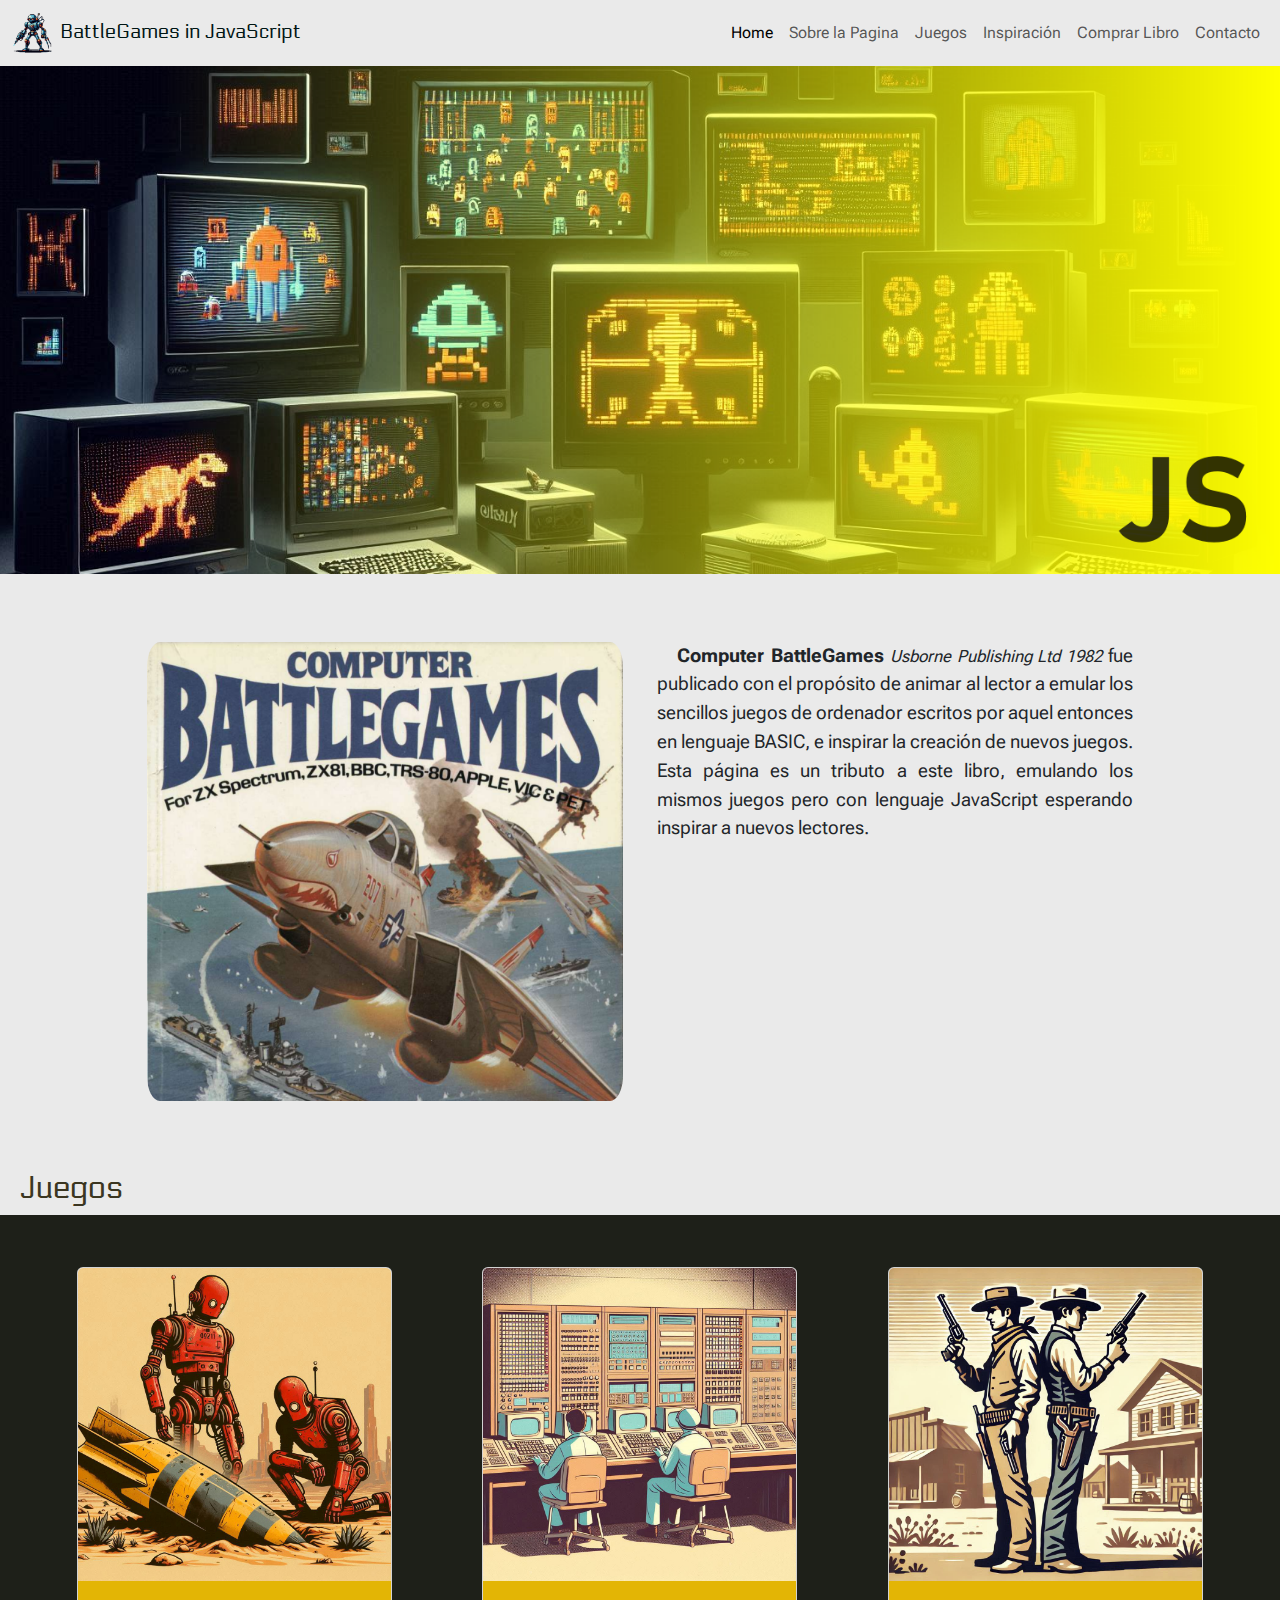
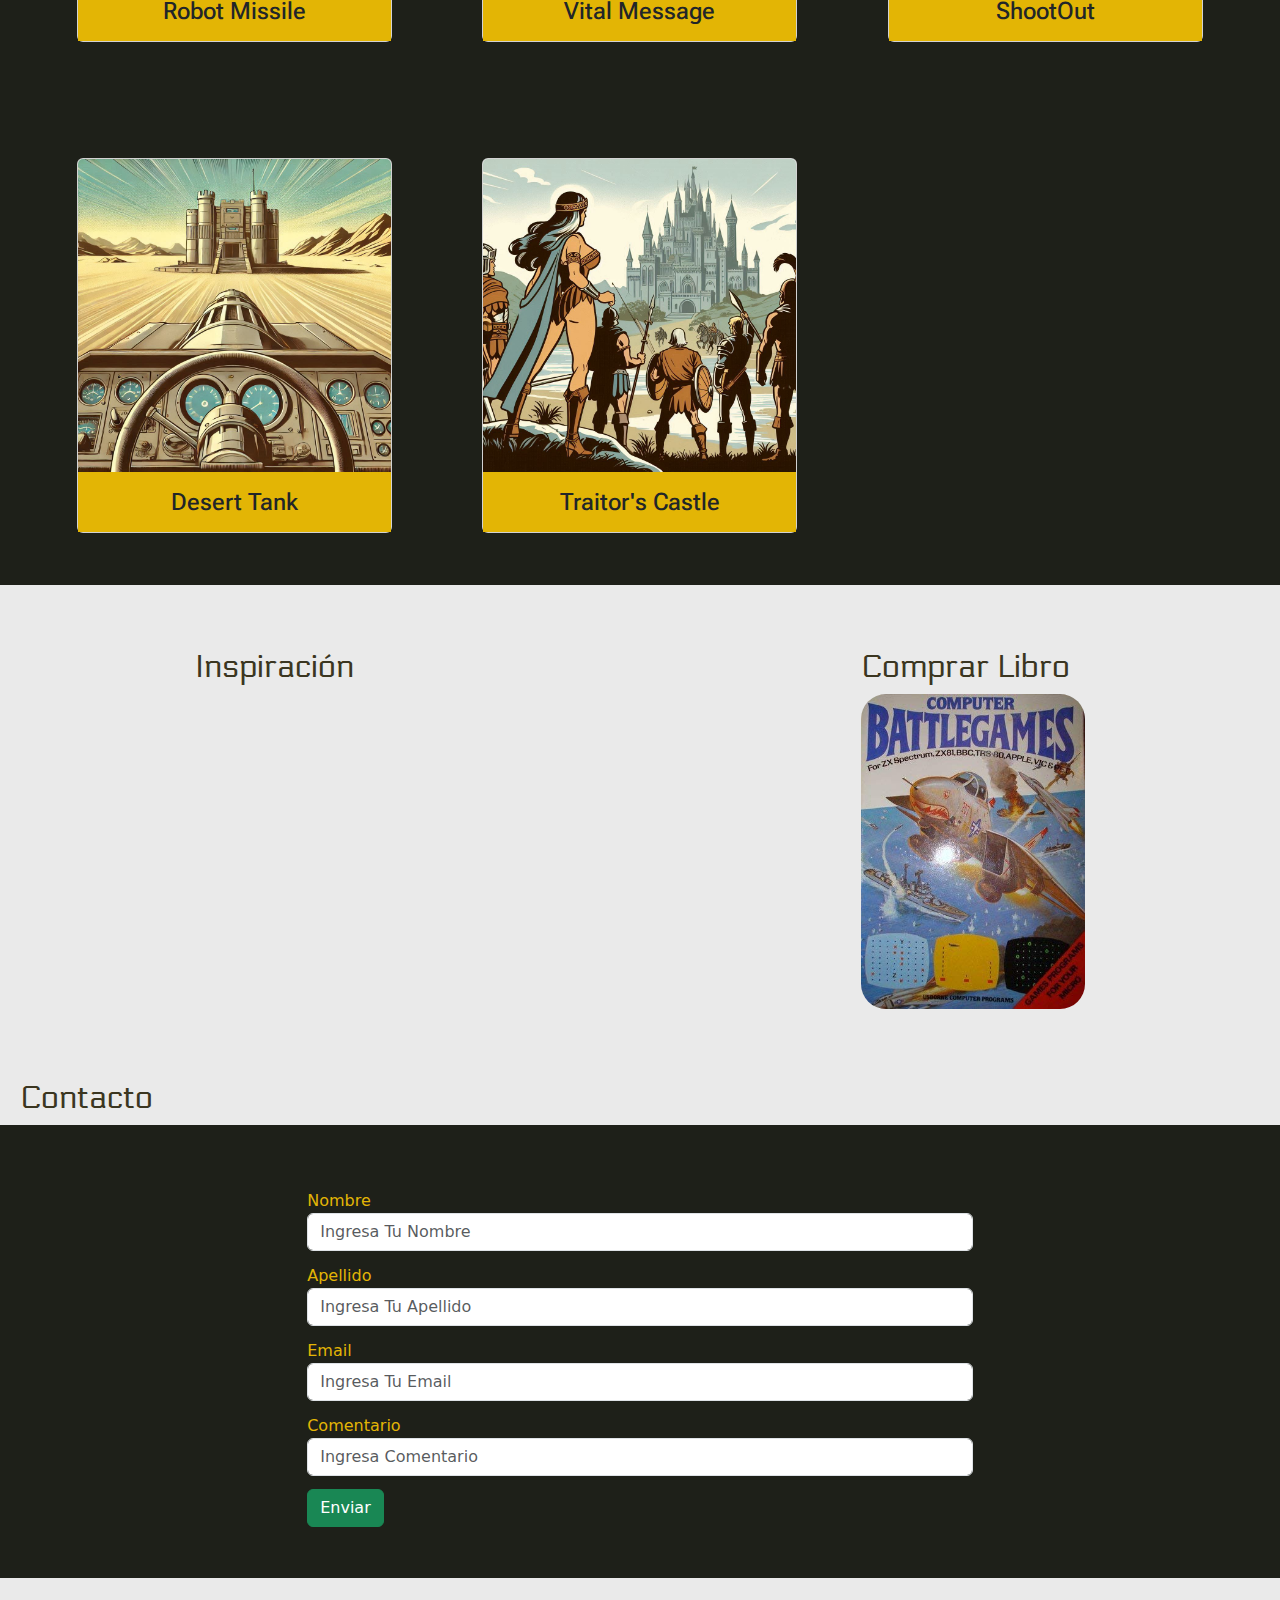
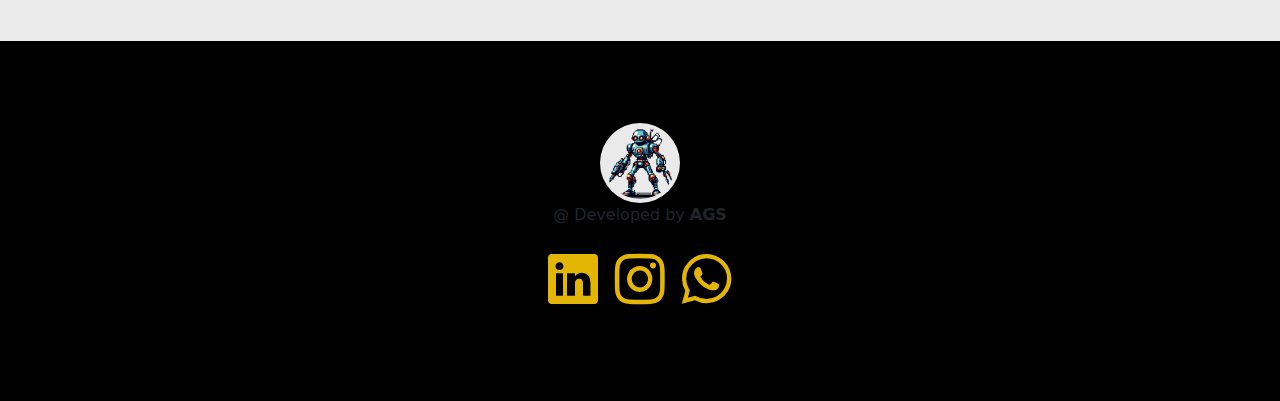
==== commit 4f66f311: "preparacion de archivo sass" ====
--- a/index.html
+++ b/index.html
@@ -15,7 +15,7 @@
     <link rel="shortcut icon" href="./asset/img/page_icon.ico" type="image/x-icon">
     <title>Computer BattleGames in JavaScript </title>
     <!-- CSS -->
-    <link rel="stylesheet" href="./css/style.css">
+    <link rel="stylesheet" href="./css/styles_new.css">
 </head>
 
 <body>
@@ -63,7 +63,7 @@
             <div class="container_light">
                 <div class="container-fluid d-flex flex-wrap align-item-center justify-content-center">
                     <div class="aboutP_item aboutPag_img row col-12 col-md-8 col-lg-6">
-                        <img src="./asset/img/AboutBook.png" alt="Imagen miniatura libro">
+                        <img class="aboutP_img" src="./asset/img/AboutBook.png" alt="Imagen miniatura libro">
                     </div>
                     <div class="aboutP_item aboutP_comment row col-12 col-md-8 col-lg-6">
                         <p>
@@ -134,7 +134,6 @@
                 </div>
             </div>
         </section>
-
         <section id="contacto">
             <h2 class="subtitle">Contacto</h2>
             <div class="container_dark contacto_dark">
@@ -164,7 +163,7 @@
                 </form>
             </div>
         </section>
-        <section id="contacto"></section>
+
     </main>
     <footer class="footer">
         <div class="developed">
@@ -182,4 +181,5 @@
         integrity="sha384-YvpcrYf0tY3lHB60NNkmXc5s9fDVZLESaAA55NDzOxhy9GkcIdslK1eN7N6jIeHz"
         crossorigin="anonymous"></script>
 </body>
+
 </html>--- a/css/styles_new.css
+++ b/css/styles_new.css
@@ -0,0 +1,218 @@
+@import url("https://fonts.googleapis.com/css2?family=Euphoria+Script&family=Montserrat:ital,wght@0,100..900;1,100..900&family=Roboto+Flex:opsz,wght@8..144,100..1000&family=Roboto:ital,wght@0,100;0,300;0,400;0,500;0,700;0,900;1,100;1,300;1,400;1,500;1,700;1,900&display=swap");
+@import url("https://fonts.googleapis.com/css2?family=Electrolize&family=Euphoria+Script&family=Montserrat:ital,wght@0,100..900;1,100..900&family=Roboto+Flex:opsz,wght@8..144,100..1000&family=Roboto:ital,wght@0,100;0,300;0,400;0,500;0,700;0,900;1,100;1,300;1,400;1,500;1,700;1,900&display=swap");
+@keyframes spin {
+  100% {
+    transform: rotate(360deg);
+  }
+}
+@keyframes spin {
+  0% {
+    transform: rotateX(0) rotateY(0) rotateZ(0);
+  }
+  33% {
+    transform: rotateX(180deg) rotateY(0) rotateZ(0);
+  }
+  67% {
+    transform: rotateX(180deg) rotateY(180deg) rotateZ(0);
+  }
+  100% {
+    transform: rotateX(180deg) rotateY(180deg) rotateZ(180deg);
+  }
+}
+/* RESET */
+.reset {
+  box-sizing: border-box;
+  padding: 0;
+  margin: 0;
+}
+
+body {
+  background-color: #eaeaea;
+}
+
+/* HEADER */
+.navbar {
+  background-color: #eaeaea;
+}
+
+.navbar-brand {
+  font-family: "Electrolize", serif;
+  color: #001514;
+}
+
+.navbar-nav {
+  font-family: "Roboto Flex", sans-serif;
+}
+
+#MainBanner {
+  padding: 0;
+}
+
+/* MAIN */
+.subtitle {
+  font-family: "Electrolize", serif;
+  color: #3b3621;
+  margin-left: 20px;
+}
+
+.aboutP_item {
+  width: 500px;
+  margin: 5px;
+}
+
+.aboutP_img {
+  border-radius: 25px;
+}
+
+.aboutP_item p {
+  font-family: "Roboto Flex", sans-serif;
+  text-align: justify;
+  text-indent: 20px;
+  font-size: clamp(0.9rem, 1.5vw, 1.5vw);
+}
+
+.container_dark {
+  background-color: #1e2019;
+}
+
+.image_list {
+  display: grid;
+  grid-template-columns: repeat(auto-fit, 35vh);
+  gap: 1vw;
+  justify-content: space-evenly;
+}
+
+.card {
+  width: 35vh;
+  margin: 4vw 0 4vw 0;
+}
+
+.card:hover {
+  scale: 1.1;
+}
+
+.card-body {
+  background-color: #e3b505;
+  font-family: "Roboto Flex", sans-serif;
+  text-align: center;
+}
+
+.box-extra .subtitle {
+  font-family: "Electrolize", serif;
+  color: #3b3621;
+  margin-left: 0;
+}
+
+#ideaOriginal iframe {
+  border-radius: 25px;
+  width: auto;
+}
+
+#comprarLibro a img {
+  border-radius: 25px;
+  max-height: 315px;
+}
+
+.contacto_dark {
+  display: flex;
+  align-items: center;
+  justify-content: center;
+}
+
+.Contacto_Form {
+  justify-content: center;
+  padding: 4vw 4vw 4vw 4vw;
+  border-radius: 25px;
+  width: clamp(30vw, 100%, 60vw);
+}
+
+label {
+  color: #e3b505;
+  margin-top: 1vw;
+}
+
+.Contacto_Form button {
+  margin-top: 1vw;
+  align-self: center;
+}
+
+.footer {
+  height: 40vh;
+  background-color: black;
+  display: flex;
+  flex-direction: column;
+  flex-wrap: wrap;
+  align-items: center;
+  justify-content: center;
+}
+
+.footer img {
+  background-color: #eaeaea;
+  padding: 4px;
+  border-radius: 50%;
+  animation-name: spin;
+  animation-timing-function: ease-in-out;
+  animation-duration: 5s;
+  animation-iteration-count: infinite;
+}
+
+.developed {
+  display: flex;
+  flex-direction: column;
+  align-items: center;
+  align-self: center;
+  margin-bottom: 1px;
+}
+
+.socialMedia .bi {
+  font-size: 50px;
+  margin: 0 6px 0 6px;
+  color: #e3b505;
+}
+
+/* MEDIA QUERIES */
+@media screen and (max-width: 400px) {
+  .navbar-brand span {
+    display: none;
+  }
+}
+@media screen and (max-width: 575px) {
+  .container_light {
+    margin: 2vh 0 3vh 0;
+  }
+  .aboutP_item {
+    width: 300px;
+    margin: 5px;
+  }
+}
+@media screen and (min-width: 576px) {
+  .container_light {
+    margin: 4vh 0 4vh 0;
+  }
+  .aboutP_item {
+    width: 400px;
+    margin: 5px;
+  }
+}
+@media screen and (min-width: 768px) {
+  .container_light {
+    margin: 7vh 0 7vh 0;
+  }
+  .aboutP_item {
+    width: 500px;
+    margin: 5px;
+  }
+  section {
+    margin: 7vh 0 7vh 0;
+  }
+}
+/* SECTIONS */
+.codigo-view p {
+  background-color: #f0f0f0;
+  font-family: monospace;
+  font-size: 12px;
+  padding: 10px;
+  border: 1px solid #ccc;
+}
+
+/*# sourceMappingURL=styles_new.css.map */
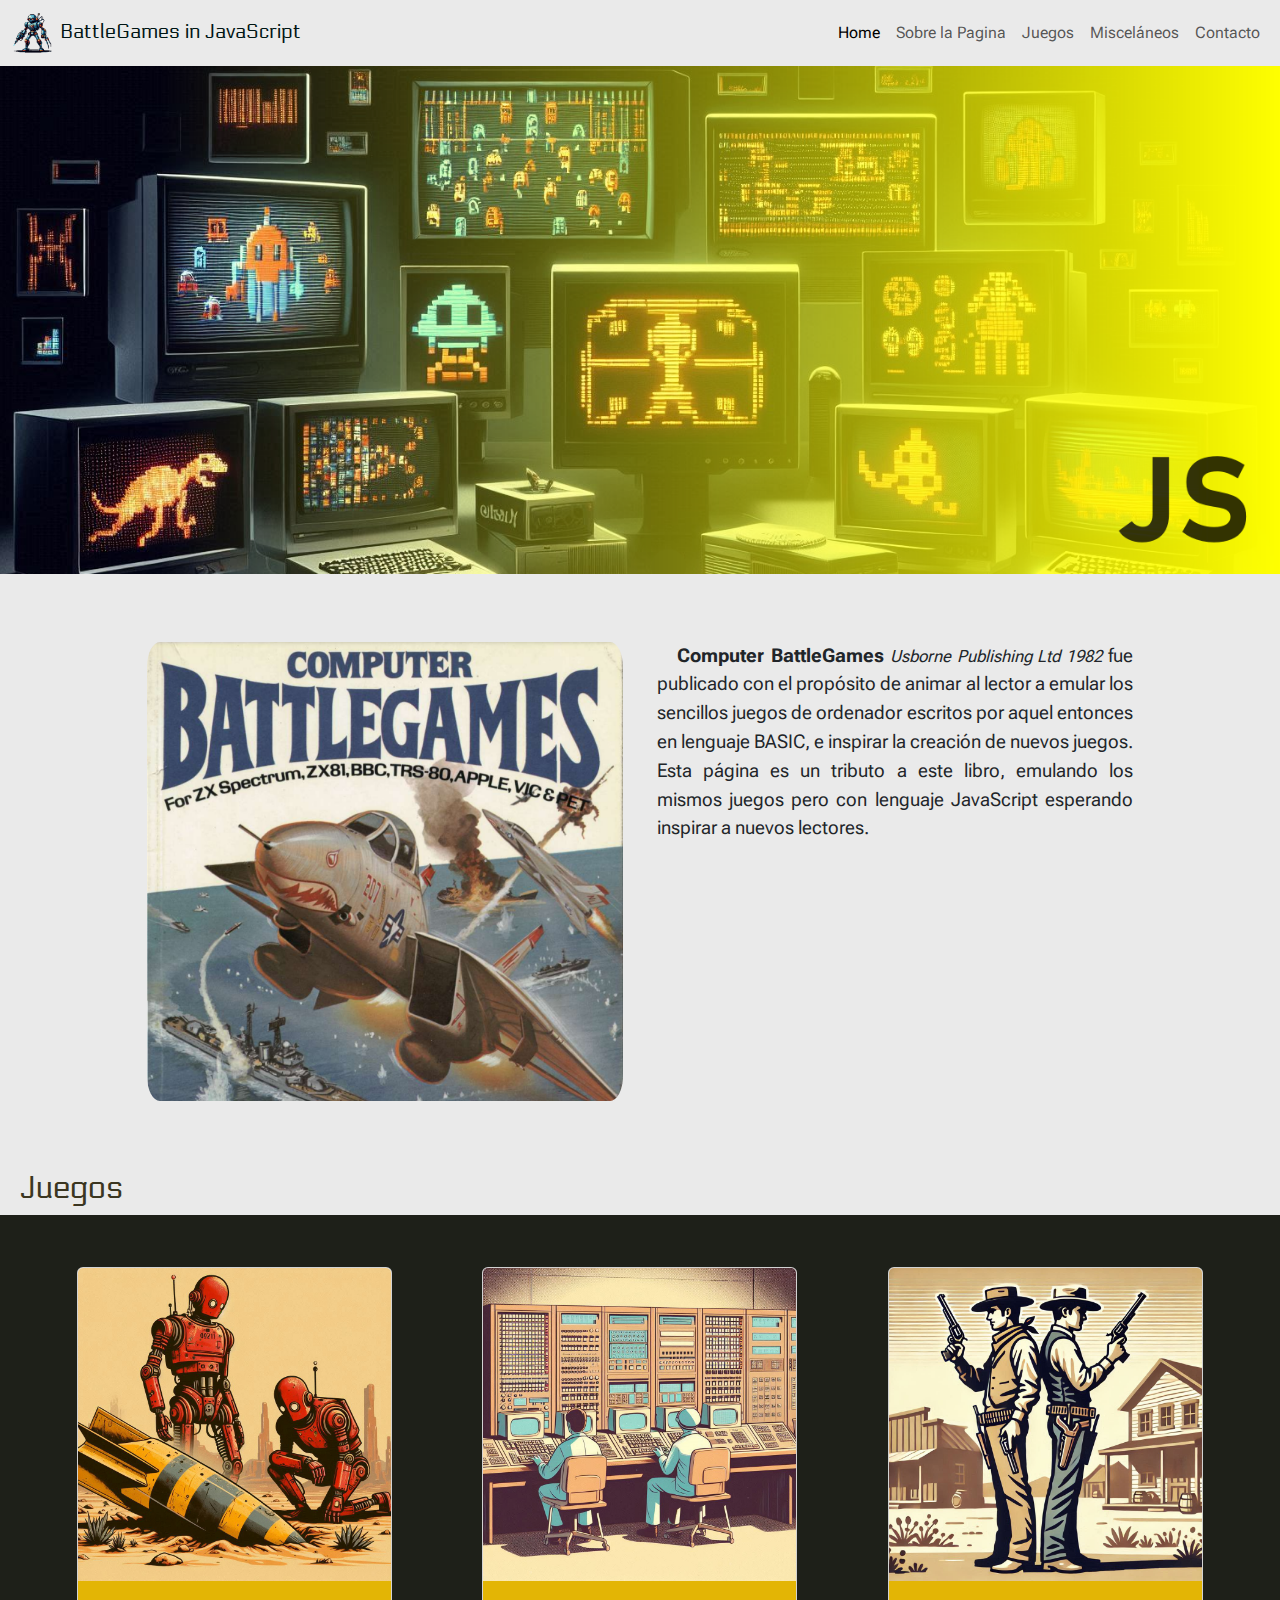
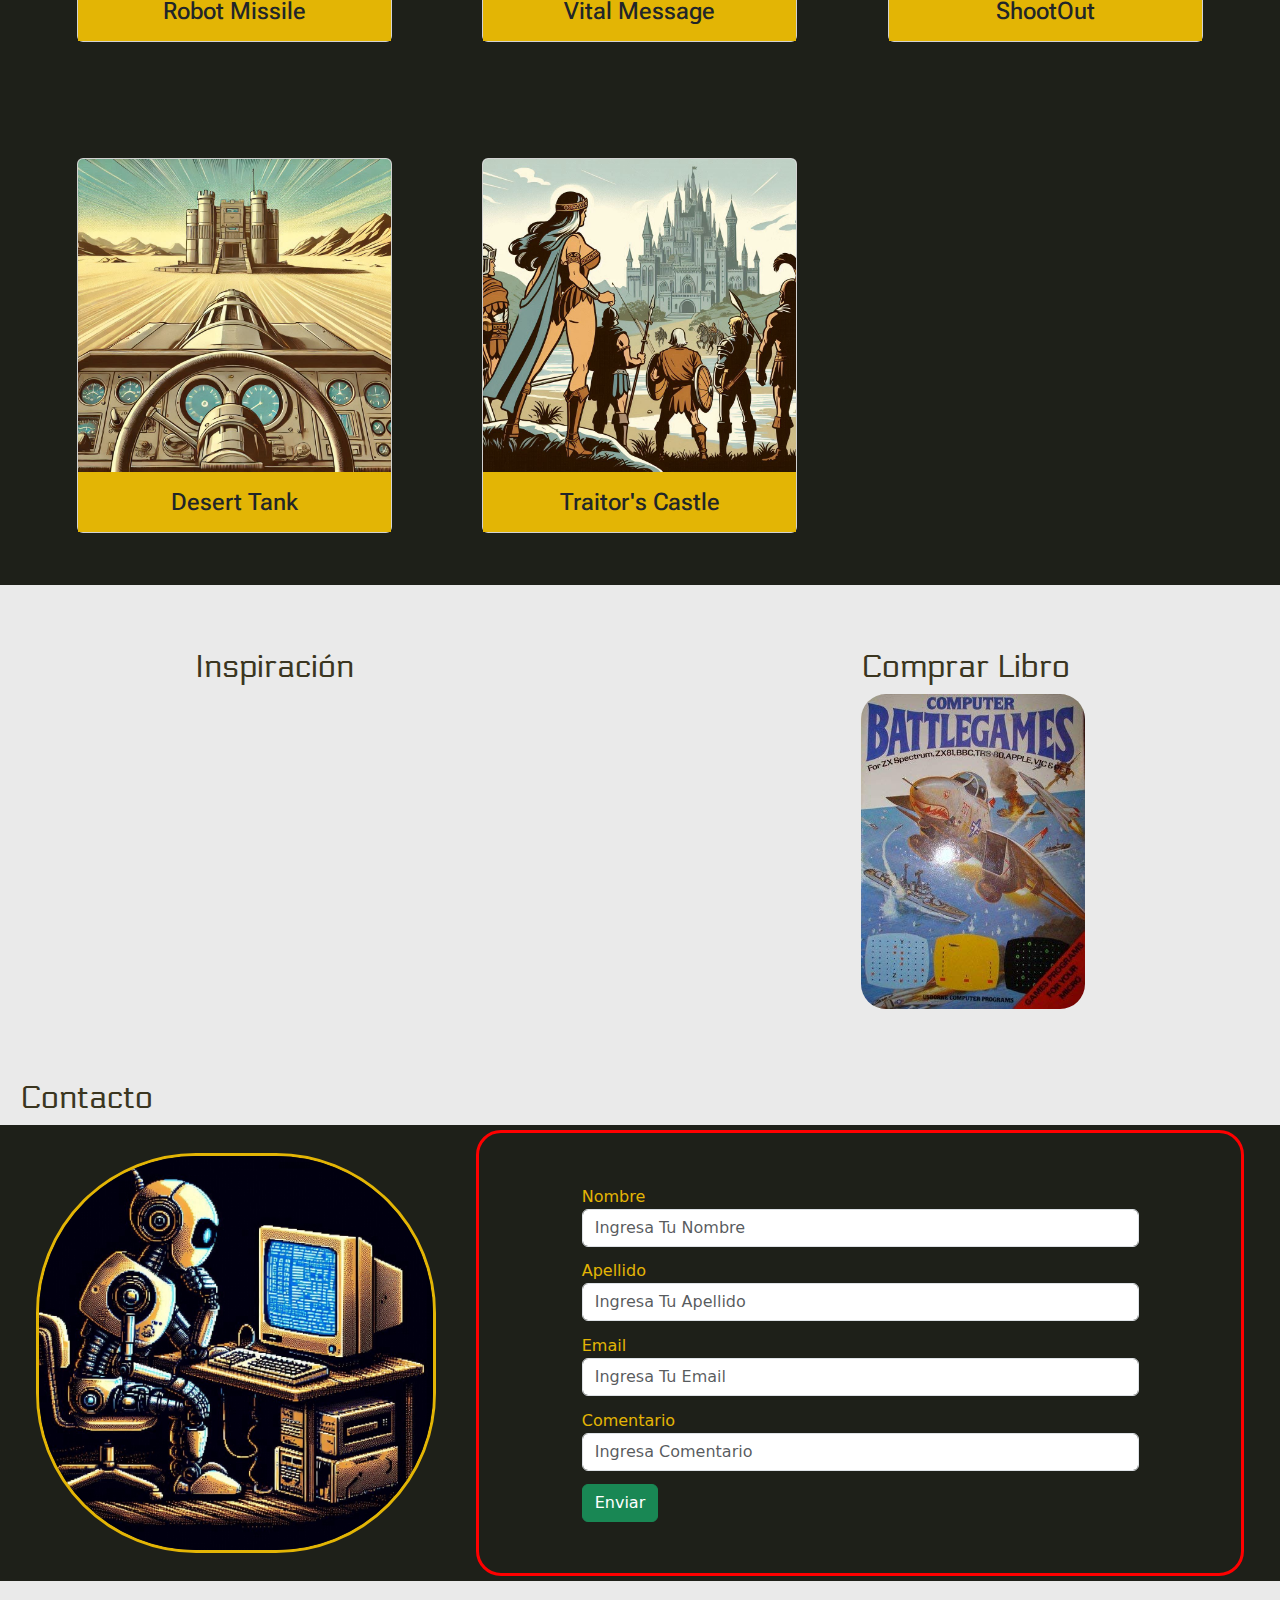
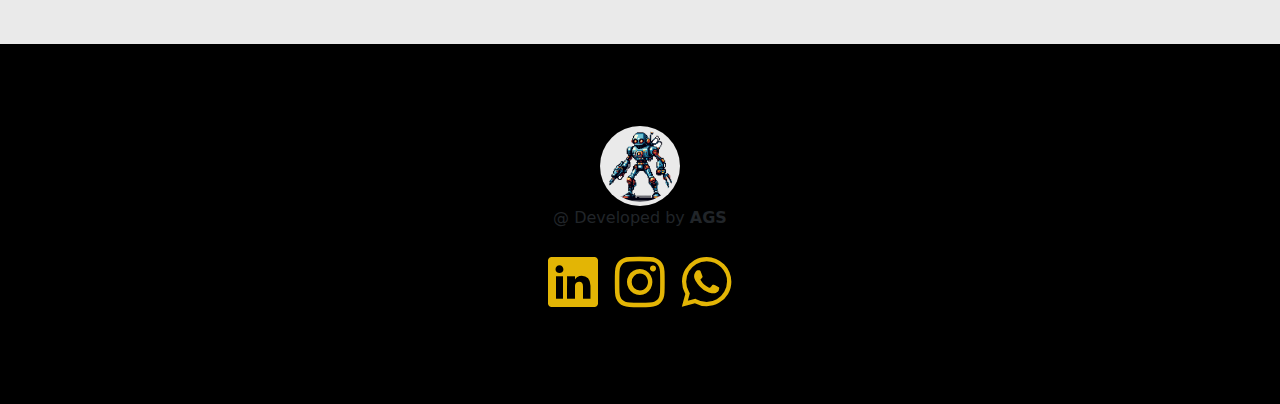
==== commit 13ee8a00: "Update seccion pages" ====
--- a/index.html
+++ b/index.html
@@ -4,7 +4,7 @@
 <head>
     <meta charset="UTF-8">
     <meta name="viewport" content="width=device-width, initial-scale=1.0">
-    <meta name="keywords" content="HTML, CSS, BOOTSTRAP, JavaScript">
+    <meta name="keywords" content="HTML, CSS, SASS, BOOTSTRAP, JavaScript">
     <meta name="description" content="Proyecto de FrontEnd con BootStrap">
     <meta name="author" content="Antonio Gonzalez">
     <!-- Bootstrap -->
@@ -15,7 +15,7 @@
     <link rel="shortcut icon" href="./asset/img/page_icon.ico" type="image/x-icon">
     <title>Computer BattleGames in JavaScript </title>
     <!-- CSS -->
-    <link rel="stylesheet" href="./css/styles_new.css">
+    <link rel="stylesheet" href="./styles/css/styles_new.css">
 </head>
 
 <body>
@@ -42,10 +42,7 @@
                             <a class="nav-link" href="#juegos">Juegos</a>
                         </li>
                         <li class="nav-item">
-                            <a class="nav-link" href="#ideaOriginal">Inspiración</a>
-                        </li>
-                        <li class="nav-item">
-                            <a class="nav-link" href="#comprarLibro">Comprar Libro</a>
+                            <a class="nav-link" href="#miscelaneos">Misceláneos</a>
                         </li>
                         <li class="nav-item">
                             <a class="nav-link" href="#contacto">Contacto</a>
@@ -117,7 +114,7 @@
             </div>
         </section>
 
-        <section class="container_light">
+        <section class="container_light" id="miscelaneos">
             <div class="container-fluid d-flex flex-wrap justify-content-around align-item-center">
                 <div class="box-extra" id="ideaOriginal">
                     <h2 class="subtitle">Inspiración</h2>
@@ -136,7 +133,8 @@
         </section>
         <section id="contacto">
             <h2 class="subtitle">Contacto</h2>
-            <div class="container_dark contacto_dark">
+            <div class=" container_fluid container_dark contacto_dark d-flex flex-wrap align-item-center justify-content-evenly">
+                <div><img class="contact_img" src="./asset/img/contact_robot.webp" alt="Imagen Contacto"></div>
                 <form class="Contacto_Form">
                     <div class="form-group">
                         <label for="nombre">Nombre</label>
--- a/styles/css/styles_new.css
+++ b/styles/css/styles_new.css
@@ -0,0 +1,231 @@
+@import url("https://fonts.googleapis.com/css2?family=Euphoria+Script&family=Montserrat:ital,wght@0,100..900;1,100..900&family=Roboto+Flex:opsz,wght@8..144,100..1000&family=Roboto:ital,wght@0,100;0,300;0,400;0,500;0,700;0,900;1,100;1,300;1,400;1,500;1,700;1,900&display=swap");
+@import url("https://fonts.googleapis.com/css2?family=Electrolize&family=Euphoria+Script&family=Montserrat:ital,wght@0,100..900;1,100..900&family=Roboto+Flex:opsz,wght@8..144,100..1000&family=Roboto:ital,wght@0,100;0,300;0,400;0,500;0,700;0,900;1,100;1,300;1,400;1,500;1,700;1,900&display=swap");
+@keyframes spin {
+  100% {
+    transform: rotate(360deg);
+  }
+}
+@keyframes spin {
+  0% {
+    transform: rotateX(0) rotateY(0) rotateZ(0);
+  }
+  33% {
+    transform: rotateX(180deg) rotateY(0) rotateZ(0);
+  }
+  67% {
+    transform: rotateX(180deg) rotateY(180deg) rotateZ(0);
+  }
+  100% {
+    transform: rotateX(180deg) rotateY(180deg) rotateZ(180deg);
+  }
+}
+/* RESET */
+.reset {
+  box-sizing: border-box;
+  padding: 0;
+  margin: 0;
+}
+
+body {
+  background-color: #eaeaea;
+}
+
+/* HEADER */
+.navbar {
+  background-color: #eaeaea;
+}
+
+.navbar-brand {
+  font-family: "Electrolize", serif;
+  color: #001514;
+}
+
+.navbar-nav {
+  font-family: "Roboto Flex", sans-serif;
+}
+
+#MainBanner {
+  padding: 0;
+}
+
+/* MAIN */
+.subtitle {
+  font-family: "Electrolize", serif;
+  color: #3b3621;
+  margin-left: 20px;
+}
+
+.aboutP_item {
+  width: 500px;
+  margin: 5px;
+}
+
+.aboutP_img {
+  border-radius: 25px;
+}
+
+.aboutP_item p {
+  font-family: "Roboto Flex", sans-serif;
+  text-align: justify;
+  text-indent: 20px;
+  font-size: clamp(0.9rem, 1.5vw, 1.5vw);
+}
+
+.container_dark {
+  background-color: #1e2019;
+}
+
+.image_list {
+  display: grid;
+  grid-template-columns: repeat(auto-fit, 35vh);
+  gap: 1vw;
+  justify-content: space-evenly;
+}
+
+.card {
+  width: 35vh;
+  margin: 4vw 0 4vw 0;
+}
+
+.card:hover {
+  scale: 1.1;
+}
+
+.card-body {
+  background-color: #e3b505;
+  font-family: "Roboto Flex", sans-serif;
+  text-align: center;
+}
+
+.box-extra .subtitle {
+  font-family: "Electrolize", serif;
+  color: #3b3621;
+  margin-left: 0;
+}
+
+#ideaOriginal iframe {
+  border-radius: 25px;
+  width: auto;
+}
+
+#comprarLibro a img {
+  border-radius: 25px;
+  max-height: 315px;
+}
+
+.contacto_dark {
+  display: flex;
+  align-items: center;
+  justify-content: center;
+}
+
+.contact_img {
+  width: 400px;
+  margin: 5px;
+  border-radius: 40%;
+  border: solid #e3b505;
+}
+
+.Contacto_Form {
+  justify-content: center;
+  padding: 3vw 8vw 4vw 8vw;
+  border-radius: 25px;
+  margin: 5px;
+  border: solid red;
+  width: clamp(30vw, 100%, 60vw);
+}
+.Contacto_Form button {
+  margin-top: 1vw;
+  align-self: center;
+}
+
+label {
+  color: #e3b505;
+  margin-top: 1vw;
+}
+
+.footer {
+  height: 40vh;
+  background-color: black;
+  display: flex;
+  flex-direction: column;
+  flex-wrap: wrap;
+  align-items: center;
+  justify-content: center;
+}
+
+.footer img {
+  background-color: #eaeaea;
+  padding: 4px;
+  border-radius: 50%;
+  animation-name: spin;
+  animation-timing-function: ease-in-out;
+  animation-duration: 5s;
+  animation-iteration-count: infinite;
+}
+
+.developed {
+  display: flex;
+  flex-direction: column;
+  align-items: center;
+  align-self: center;
+  margin-bottom: 1px;
+}
+
+.socialMedia .bi {
+  font-size: 50px;
+  margin: 0 6px 0 6px;
+  color: #e3b505;
+}
+
+/* MEDIA QUERIES */
+@media screen and (max-width: 400px) {
+  .navbar-brand span {
+    display: none;
+  }
+}
+@media screen and (max-width: 575px) {
+  .container_light {
+    margin: 2vh 0 3vh 0;
+  }
+  .aboutP_item {
+    width: 300px;
+    margin: 5px;
+  }
+}
+@media screen and (min-width: 576px) {
+  .container_light {
+    margin: 4vh 0 4vh 0;
+  }
+  .aboutP_item {
+    width: 400px;
+    margin: 5px;
+  }
+}
+@media screen and (min-width: 768px) {
+  .container_light {
+    margin: 7vh 0 7vh 0;
+  }
+  .aboutP_item {
+    width: 500px;
+    margin: 5px;
+  }
+  section {
+    margin: 7vh 0 7vh 0;
+  }
+}
+@media screen and (max-width: 1000px) {
+  .contact_img {
+    display: none;
+  }
+}
+/* SECTIONS */
+.codigo-view p {
+  background-color: #f0f0f0;
+  font-family: monospace;
+  font-size: 12px;
+  padding: 10px;
+  border: 1px solid #ccc;
+}
+
+/*# sourceMappingURL=styles_new.css.map */
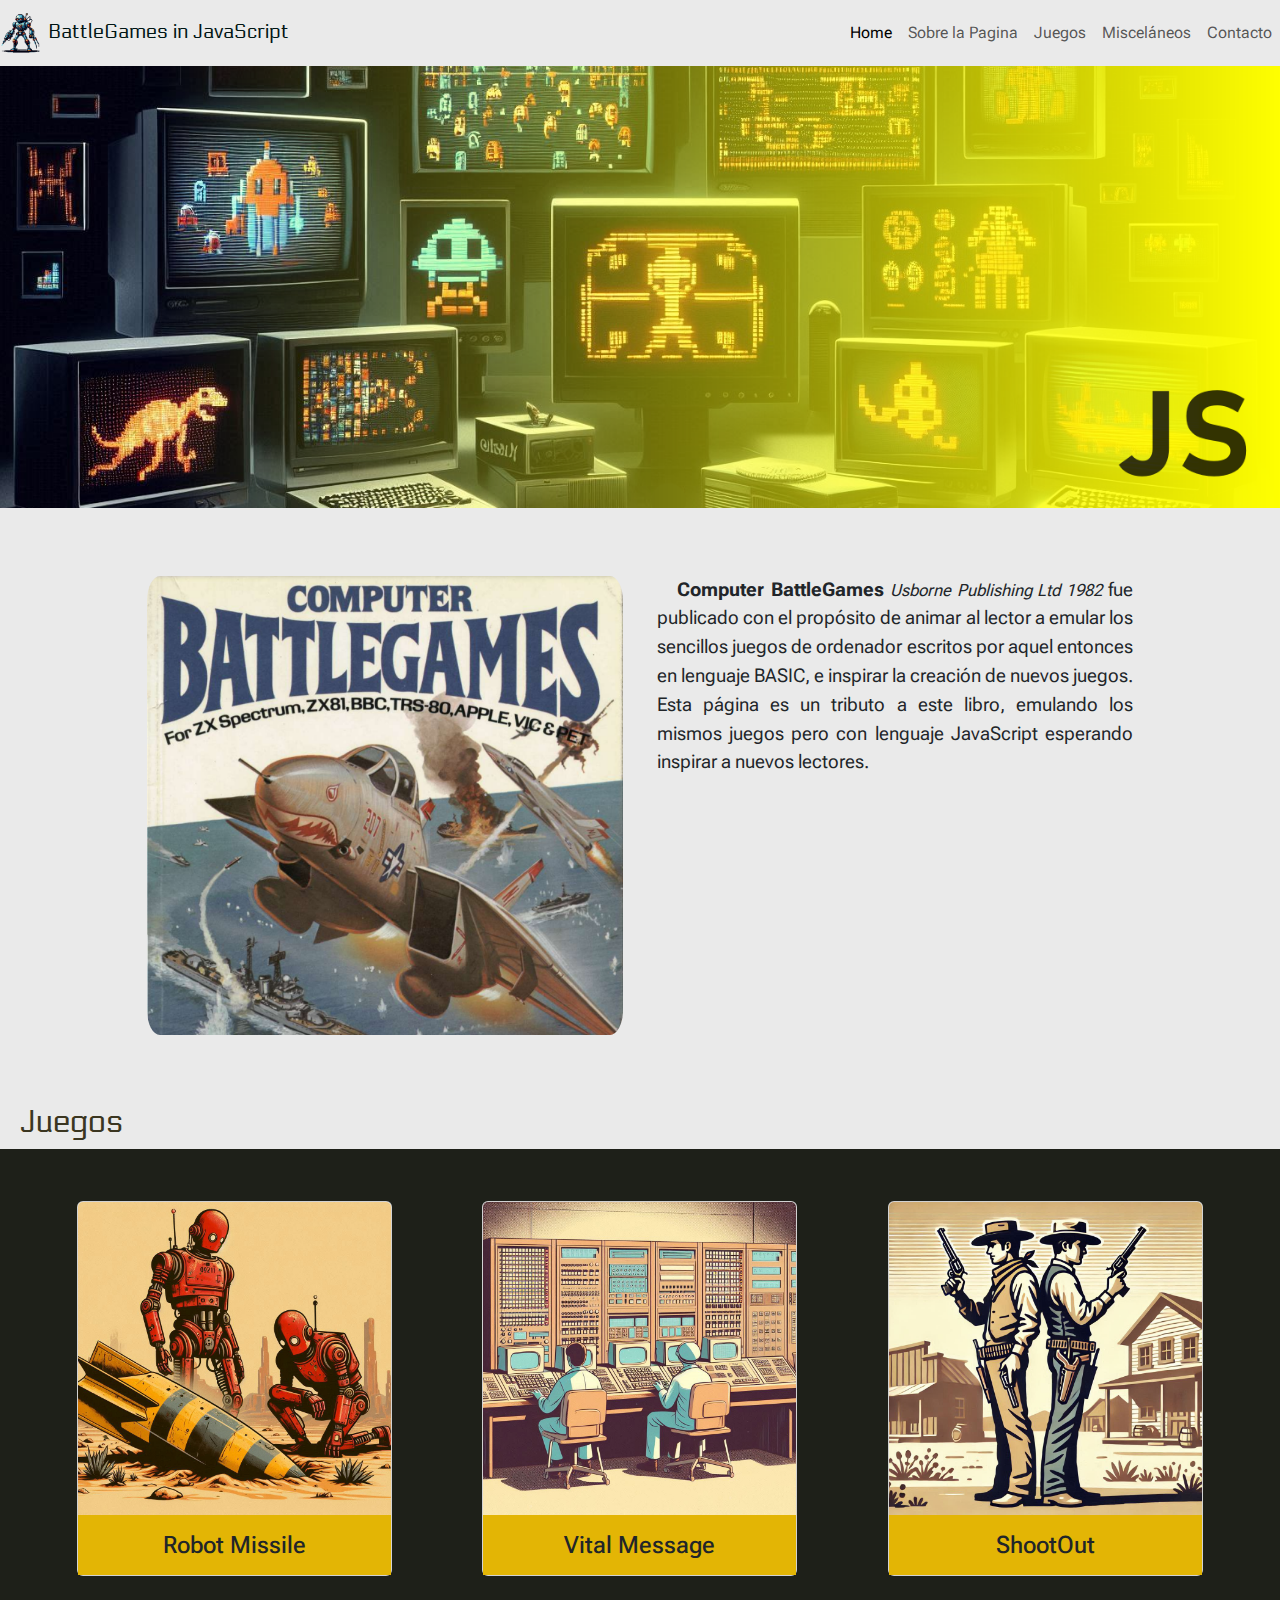
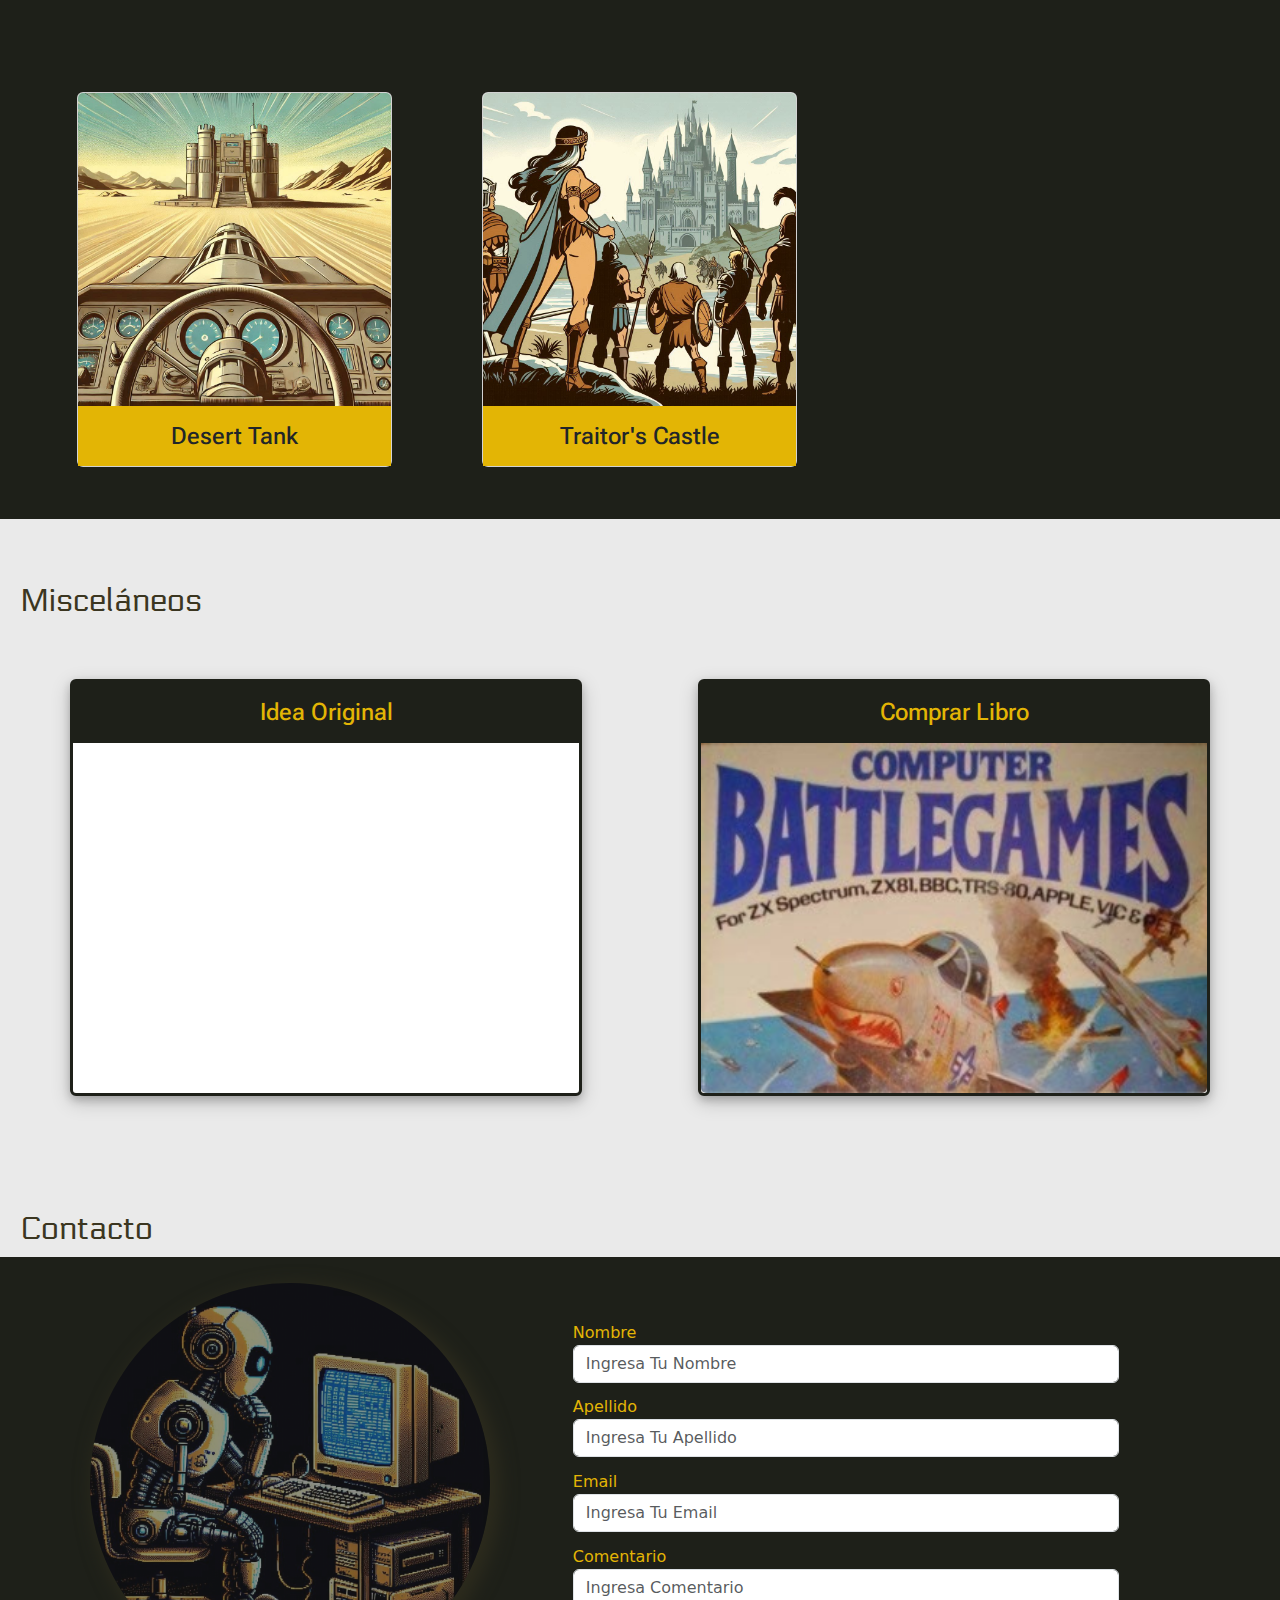
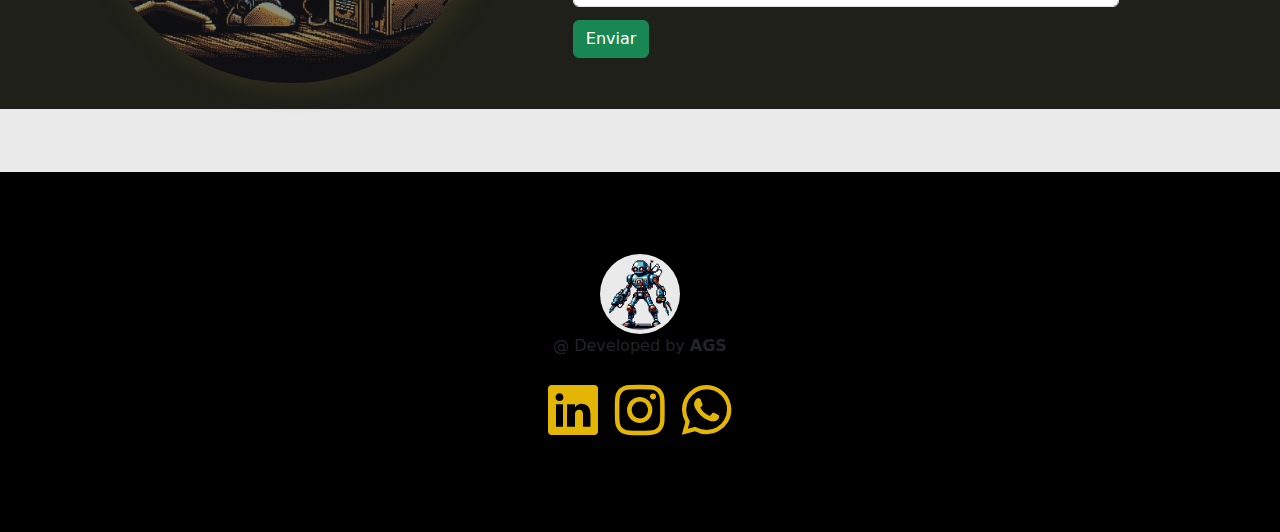
==== commit 24edb83b: "update section pages" ====
--- a/index.html
+++ b/index.html
@@ -20,7 +20,7 @@
 
 <body>
     <header class="container-fluid">
-        <nav class="row navbar navbar-expand-lg">
+        <nav class="row navbar navbar-expand-lg fixed-top">
             <div class="container-fluid">
                 <a class="navbar-brand d-flex align-item-center justify-content-evenly" href="index.html">
                     <img src="asset/img/page_icon.ico" alt="Computer BattleGames Logo" width="40" height="40">
@@ -104,8 +104,10 @@
                             <h4 class="card-text">Desert Tank</h4>
                         </div>
                     </div>
-                    <div class="card"><a href="./pages/sec_traitorCastle.html"><img src="./asset/img/Castle.jpeg"
-                                alt="Traitor Castle Game" class="card-img-top"></a>
+                    <div class="card">
+                        <a href="./pages/sec_traitorCastle.html">
+                            <img src="./asset/img/Castle.jpeg" alt="Traitor Castle Game" class="card-img-top">
+                        </a>
                         <div class="card-body">
                             <h4 class="card-text">Traitor's Castle</h4>
                         </div>
@@ -115,25 +117,35 @@
         </section>
 
         <section class="container_light" id="miscelaneos">
+            <h2 class="subtitle">Misceláneos</h2>
             <div class="container-fluid d-flex flex-wrap justify-content-around align-item-center">
-                <div class="box-extra" id="ideaOriginal">
-                    <h2 class="subtitle">Inspiración</h2>
-                    <iframe width="560" height="315" src="https://www.youtube.com/embed/3kdM9wyglnw?si=4cUAj492PZogQ4qo"
+
+                <div class="card card_misc">
+                    <div class="card-body">
+                        <h4 class="card-text">Idea Original</h4>
+                    </div>
+                    <iframe src="https://www.youtube.com/embed/3kdM9wyglnw?si=4cUAj492PZogQ4qo"
                         title="YouTube video player"
                         allow="accelerometer; autoplay; clipboard-write; encrypted-media; gyroscope; picture-in-picture; web-share"
-                        referrerpolicy="strict-origin-when-cross-origin" allowfullscreen></iframe>
+                        referrerpolicy="strict-origin-when-cross-origin" 
+                        class="card-img-bottom"></iframe>
                 </div>
-                <div class="box-extra" id="comprarLibro">
-                    <h2 class="subtitle">Comprar Libro</h2>
+
+                <div class="card card_misc">
+                    <div class="card-body">
+                        <h4 class="card-text">Comprar Libro</h4>
+                    </div>
                     <a href="https://a.co/d/iokDYIM">
-                        <img src="./asset/img/BookCover.jpg" alt="Computer BattleGames Book">
+                        <img src="./asset/img/BookCover.jpg" alt="Computer BattleGames Book" class="card-img-bottom">
                     </a>
                 </div>
+
             </div>
         </section>
         <section id="contacto">
             <h2 class="subtitle">Contacto</h2>
-            <div class=" container_fluid container_dark contacto_dark d-flex flex-wrap align-item-center justify-content-evenly">
+            <div
+                class=" container_fluid container_dark contacto_dark d-flex flex-wrap align-item-center justify-content-center">
                 <div><img class="contact_img" src="./asset/img/contact_robot.webp" alt="Imagen Contacto"></div>
                 <form class="Contacto_Form">
                     <div class="form-group">
--- a/styles/css/styles_new.css
+++ b/styles/css/styles_new.css
@@ -97,20 +97,26 @@
   text-align: center;
 }
 
-.box-extra .subtitle {
-  font-family: "Electrolize", serif;
-  color: #3b3621;
-  margin-left: 0;
-}
-
-#ideaOriginal iframe {
-  border-radius: 25px;
-  width: auto;
-}
-
-#comprarLibro a img {
-  border-radius: 25px;
-  max-height: 315px;
+.card_misc {
+  width: 32rem;
+  border: solid #1e2019;
+  box-shadow: 0 4px 8px 0 rgba(0, 0, 0, 0.2), 0 6px 20px 0 rgba(0, 0, 0, 0.19);
+}
+.card_misc .card-body {
+  background-color: #1e2019;
+  font-family: "Roboto Flex", sans-serif;
+  text-align: center;
+  color: #e3b505;
+}
+.card_misc a {
+  justify-content: center;
+}
+.card_misc a img {
+  height: 350px;
+  object-fit: fill;
+}
+.card_misc iframe {
+  height: 350px;
 }
 
 .contacto_dark {
@@ -121,18 +127,18 @@
 
 .contact_img {
   width: 400px;
-  margin: 5px;
-  border-radius: 40%;
-  border: solid #e3b505;
+  margin: 6px;
+  border-radius: 50%;
+  box-shadow: 6px 6px 18px 4px #3b3621;
+  opacity: 0.5;
 }
 
 .Contacto_Form {
   justify-content: center;
-  padding: 3vw 8vw 4vw 8vw;
+  padding: 4vw 6vw 4vw 6vw;
   border-radius: 25px;
-  margin: 5px;
-  border: solid red;
-  width: clamp(30vw, 100%, 60vw);
+  margin: 0;
+  width: clamp(200px, 90%, 700px);
 }
 .Contacto_Form button {
   margin-top: 1vw;
